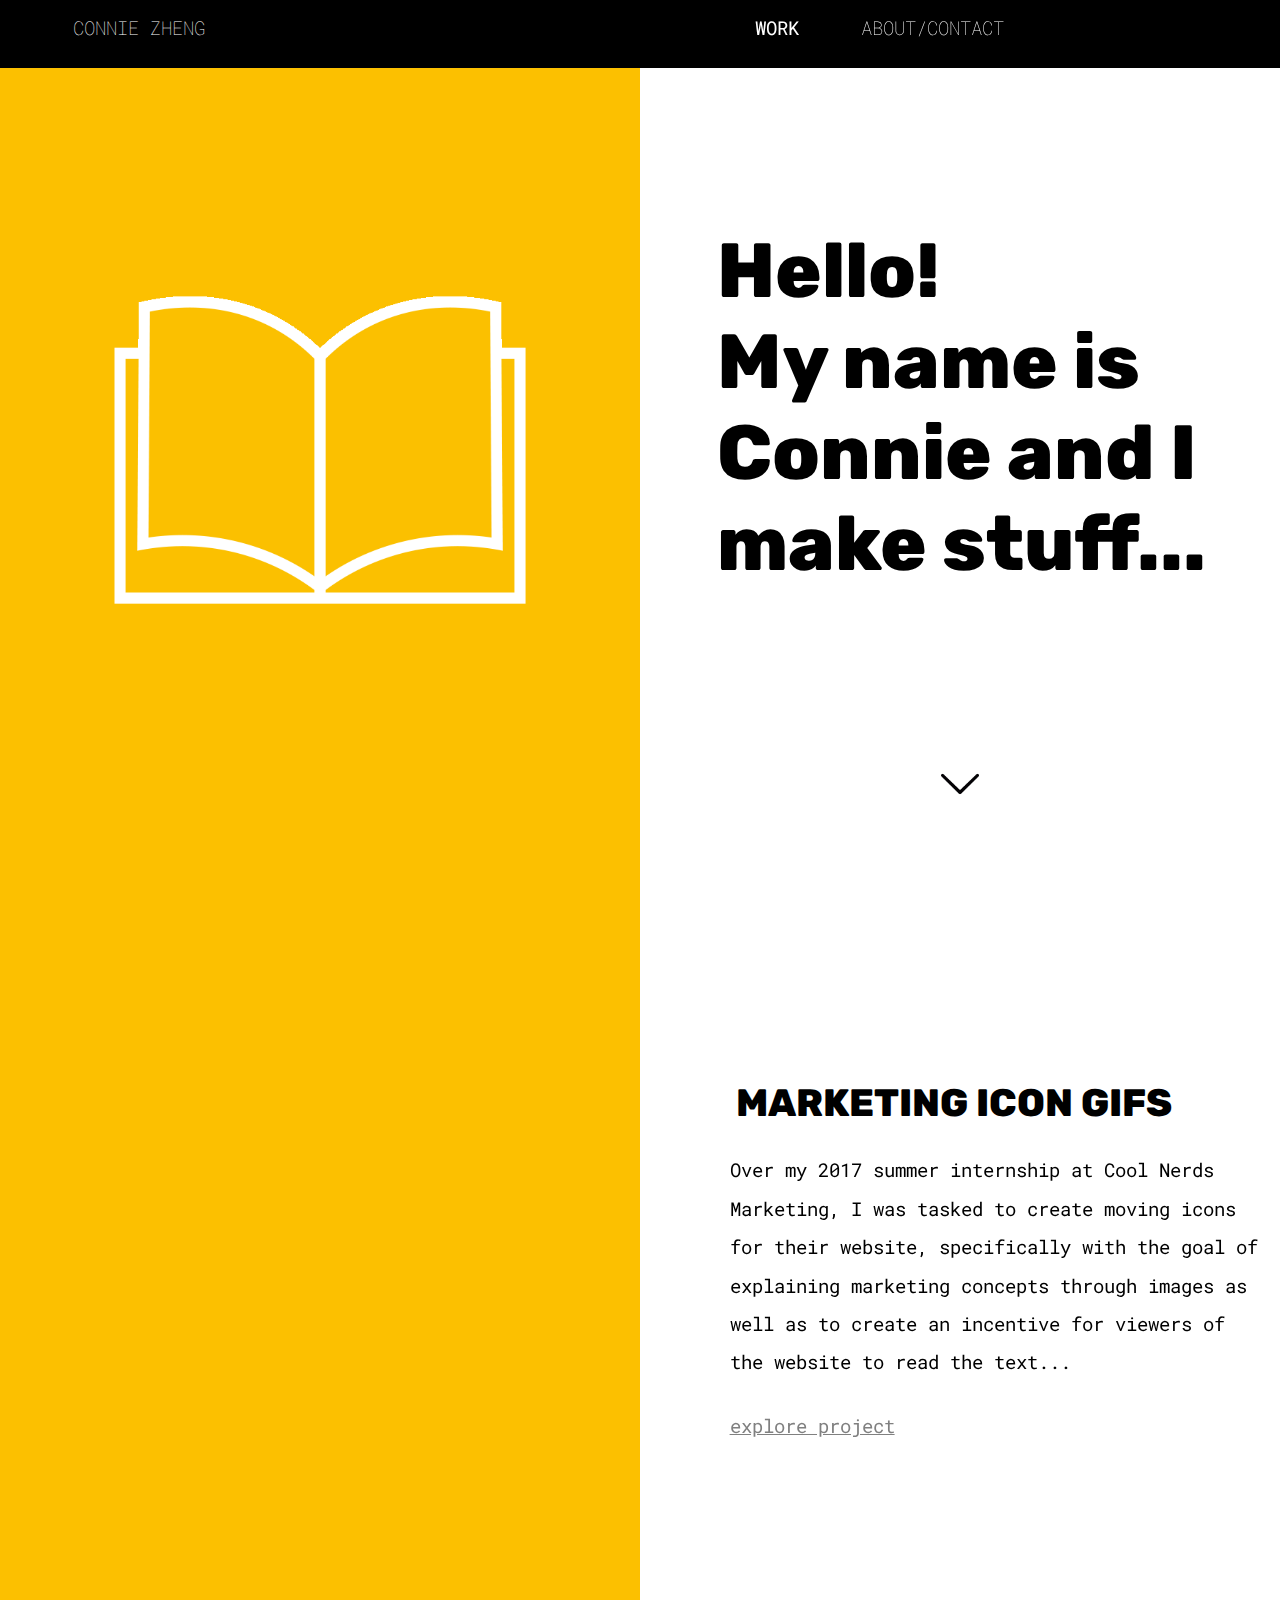
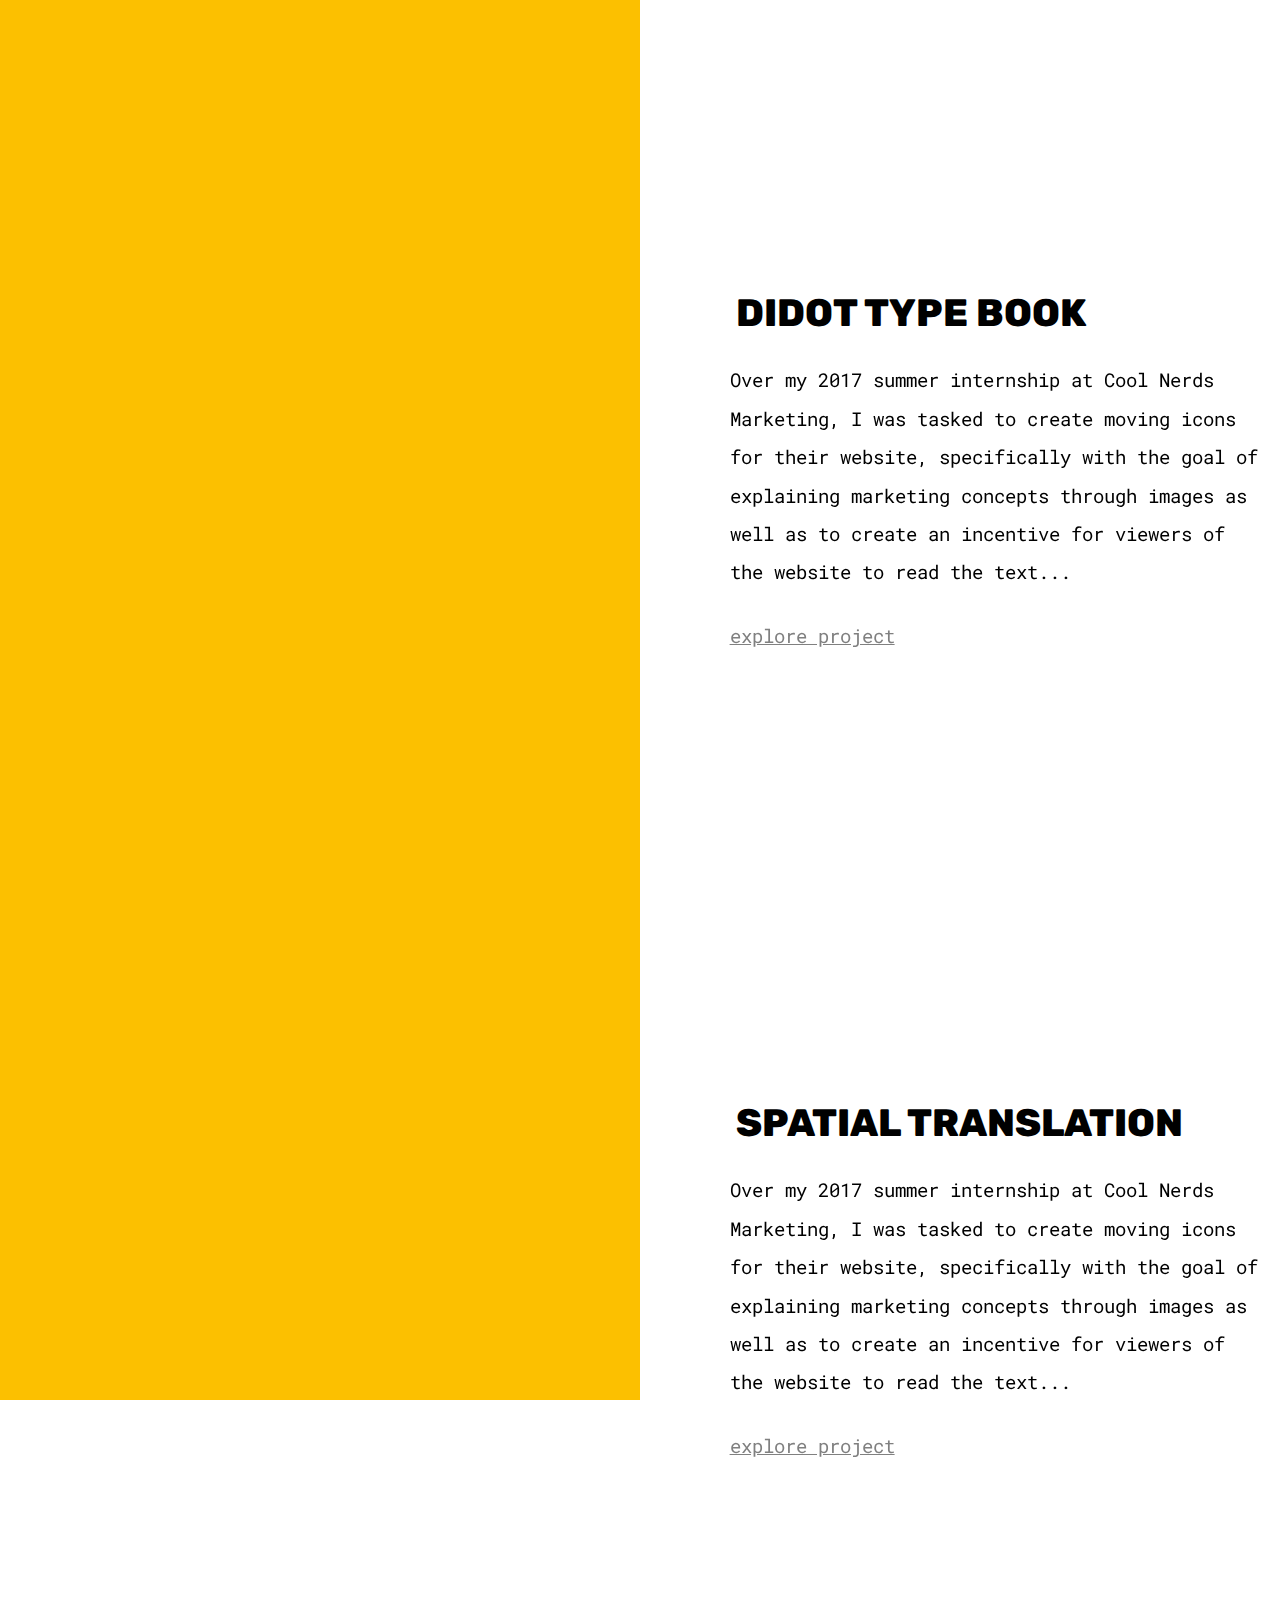
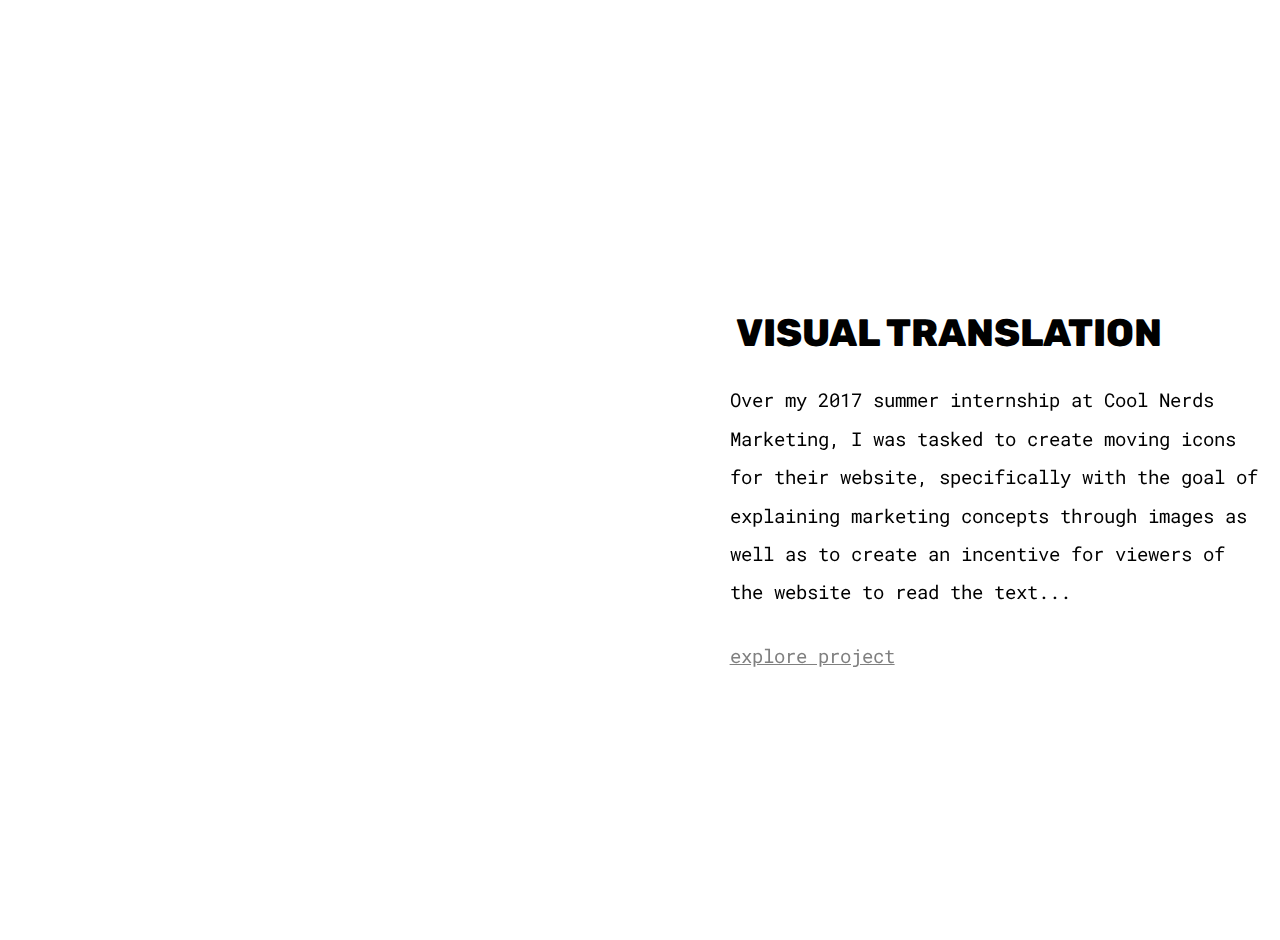
==== index.html @ ee40cbe1 "s" ====
<!doctype html>
<html>

<head>
    <meta name="viewport" content="width=device-width,initial-scale=1.0">
    <title>Connie Zheng Design</title>
    <link rel="stylesheet" type="text/css" href="main.css">
    <script type="text/jscript" src="https://ajax.googleapis.com/ajax/libs/jquery/3.3.1/jquery.min.js"></script>
    <script src=”scripts.js”></script>


    <link href="https://fonts.googleapis.com/css?family=Roboto+Mono:400,500|Rubik:400,700,900" rel="stylesheet">


</head>

<body>


    <div class="nav">
        <ul class="ul" id="ul">
            <li id="name"><a href="index.html">CONNIE ZHENG</a></li>
            <div class="dropdown">
                <button class="dropbtn">WORK
      <i class="fa fa-caret-down"></i>
    </button>
                <div class="dropdown-content">
                    <a href="project1.html">Marketing Icon Gifs</a>
                    <a href="project2.html">Didot Type Book</a>
                    <a href="project3.html">Spatial Translation</a>
                    <a href="project4.html">Visual Explanation</a>
                </div>
            </div>
            <li><a href="about.html">ABOUT/CONTACT</a></li>
        </ul>
    </div>

    <!----mobile stuff-->

    <div class="mobilebox">
        <img src="images/poster.gif" class="mobilegif">
    </div>

    <div class="mobilebox2">
        <p class="m-greeting">Hello!<br>My name is Connie and I make stuff... </p>
    </div>

    <div class="mobilebox3">
        <img src="images/marketinggif.gif" class="m-marketing">
    </div>

    <div class="mobilebox4">
        <img src="images/didot.gif" class="m-didot">
    </div>

    <div class="mobilebox5">
        <img src="images/bridge.jpg" class="m-bridge">
    </div>

    <div class="mobilebox6">
        <img src="images/pencil.jpg" class="m-pencil">
    </div>

    <!----mobile stuff-->



    <div class="leftbox">
        <img src="images/poster.gif" class="postergif">
        <img src="images/marketinggif.gif" class="marketingimage">
        <img src="images/didot.gif" class="didotbook">
        <img src="images/bridge.jpg" class="bridgebook">
        <img src="images/pencil.jpg" class="pencilposter">
    </div>


    <div class="rightbox">
        <h class="greeting">
            Hello!<br> My name is Connie and I make stuff...
        </h>
        <img src="images/scroll.png" class="scroll">
    </div>
    <div class="image1"></div>

    <div class="project1">
        <h class="title1" id="title1">MARKETING ICON GIFS</h>
        <p class="text">Over my 2017 summer internship at Cool Nerds Marketing, I was tasked to create moving icons for their website, specifically with the goal of explaining marketing concepts through images as well as to create an incentive for viewers of the website to read the text... </p>
        <p class="link"><a href="project1.html" id="explore">explore project</a></p>
    </div>
    <div class="image1"></div>
    <div class="project2">
        <h class="title1" id="title1">DIDOT TYPE BOOK</h>
        <p class="text">Over my 2017 summer internship at Cool Nerds Marketing, I was tasked to create moving icons for their website, specifically with the goal of explaining marketing concepts through images as well as to create an incentive for viewers of the website to read the text... </p>
        <p class="link"><a href="project2.html" id="explore">explore project</a> </p>
    </div>

    <div class="image1"></div>
    <div class="project3">
        <h class="title1" id="title1">SPATIAL TRANSLATION</h>
        <p class="text">Over my 2017 summer internship at Cool Nerds Marketing, I was tasked to create moving icons for their website, specifically with the goal of explaining marketing concepts through images as well as to create an incentive for viewers of the website to read the text... </p>
        <p class="link"><a href="project3.html" id="explore">explore project</a> </p>
    </div>

    <div class="image1"></div>
    <div class="project4">
        <h class="title1" id="title1">VISUAL TRANSLATION</h>
        <p class="text">Over my 2017 summer internship at Cool Nerds Marketing, I was tasked to create moving icons for their website, specifically with the goal of explaining marketing concepts through images as well as to create an incentive for viewers of the website to read the text... </p>
        <p class="link"><a href="project4.html" id="explore">explore project</a> </p>
    </div>
    <div class="image1"></div>
    <div class="space"></div>




    <script>
        var colors = [
            [252, 192, 0], // Gold
            [158, 158, 158], // Red
            [128, 193, 151], // Green
            [65, 115, 203], // Blue
            [255, 184, 184] // Lime

        ];

        var height = $('.rightbox').height() - window.innerHeight;

        $(document).scroll(function() {
            var body = $('.leftbox');
            var steps = Math.floor(700) //length of transition;
            var position = $(this).scrollTop();
            var currentStep = Math.floor(position / steps);
            if (currentStep === colors.length) currentStep = colors.length - 1;
            var rgb = $("body").css('background-color').replace('rgb(', '').replace(')', '').replace(/\s/g, '').split(',');
            var previousColor = colors[currentStep] || colors[0];
            var nextColor = colors[currentStep + 1] || colors[colors.length - 1];
            var percentFromThisStep = (position - (currentStep * steps)) / steps;
            if (percentFromThisStep > 1) percentFromThisStep = 1;


            var newRgb = [
                Math.floor(previousColor[0] + ((nextColor[0] - previousColor[0]) * percentFromThisStep)),
                Math.floor(previousColor[1] + ((nextColor[1] - previousColor[1]) * percentFromThisStep)),
                Math.floor(previousColor[2] + ((nextColor[2] - previousColor[2]) * percentFromThisStep))
            ];

            $('.leftbox').css('background-color', 'rgb(' + newRgb.join(',') + ')');
        });

        $(window).scroll(function() {
            $(".postergif").css("opacity", 1 - $(window).scrollTop() / 270);
        });

        $('.marketingimage').hide();

        $(document).scroll(function() {
            var y = $(this).scrollTop();
            if (y > $(document).height() * 0.15 && y < $(document).height() * 0.25) {
                $('.marketingimage').fadeIn();
            } else {
                $('.marketingimage').fadeOut();

            }
        });

        $('.didotbook').hide();

        $(document).scroll(function() {
            var y = $(this).scrollTop();
            if (y > $(document).height() * 0.27 && y < $(document).height() * 0.43) {
                $('.didotbook').fadeIn();
            } else {
                $('.didotbook').fadeOut();
            }
        });

        $('.bridgebook').hide();

        $(document).scroll(function() {
            var y = $(this).scrollTop();
            if (y > $(document).height() * 0.46 && y < $(document).height() * 0.63) {
                $('.bridgebook').fadeIn();
            } else {
                $('.bridgebook').fadeOut();
            }
        });

        $('.pencilposter').hide();

        $(document).scroll(function() {
            var y = $(this).scrollTop();
            if (y > $(document).height() * 0.68 && y < $(document).height() * 0.95) {
                $('.pencilposter').fadeIn();
            } else {
                $('.pencilposter').fadeOut();
            }
        });

    </script>

</body>

</html>
---- main.css ----
html,
body {
    margin: 0;
    padding: 0;
}



.nav {
    background-color: black;
    padding-top: 3vh;
    padding-bottom: 3vh;
    height: 1.5vh;
    width: 100vw;
    color: white;
    position: fixed;
    font-family: 'Roboto Mono';
    font-weight: 400;
    z-index: 2;
}


ul {

    text-decoration: none;
    font-weight: 100;
    position: relative;
    left: 50vw;
    font-size: 1.5vw;

}

a {
    color: white;
    text-decoration: none;
}

a:hover {
    color: #FCC000;
}


li {
    display: inline;
    position: relative;
    left: 0%;
    top: -3.5vh;
    padding: 1vw;
}

.topnav .icon {
    display: none;
}

.dropdown {
    float: left;

}

.dropdown .dropbtn {
    font-size: 1.5vw;
    border: none;
    outline: none;
    color: white;
    background-color: inherit;
    font-family: 'Roboto Mono';
    position: fixed;
    left: 57%;
    top: -1.2%;
    padding: 2vw;

}

.dropdown-content {
    display: none;
    position: absolute;
    background-color: #f9f9f9;
    min-width: 260px;
    z-index: 2;
}

.dropdown-content a {
    float: none;
    color: black;
    padding: 12px 16px;
    text-decoration: none;
    display: block;
    text-align: left;
}

.topnav a:hover,
.dropdown:hover .dropbtn {
    color: #FCC000;
}

.dropdown-content a:hover {
    background-color: #ddd;
    color: black;
}

.dropdown:hover .dropdown-content {
    display: block;
    position: fixed;
    top: 8vh;
    left: 58vw;
    width: 25vw;
}

@media screen and (max-width: 600px) {
    .topnav a:not(:first-child),
    .dropdown .dropbtn {
        display: none;
    }
    .topnav a.icon {
        float: right;
        display: block;
    }
}

#name {
    left: -50%;
}

.leftbox {
    position: fixed;
    float: left;
    width: 50vw;
    height: 3000px;
    margin-left: auto;
    margin-right: auto;
    display: table;
    transition: 0.3s all;
    background: #FCC000;

}

.color1 {
    background-color: #9E9E9E;
}

.color2 {
    background-color: #80C197;
}

.color3 {
    background-color: #4173CB;
}

.postergif {
    position: fixed;
    left: 25%;
    top: 50%;
    transform: translate(-50%, -50%);
    width: 40%;
    transition: 0.3s ease-in-out all;

}

.marketingimage {
    position: fixed;
    left: 25%;
    top: 50%;
    transform: translate(-50%, -50%);
    width: 30%;
}

.didotbook {
    position: fixed;
    left: 25%;
    top: 50%;
    transform: translate(-50%, -50%);
    width: 25%;
}

.bridgebook {
    position: fixed;
    left: 25%;
    top: 50%;
    transform: translate(-50%, -50%);
    width: 40%;
}

.pencilposter {
    position: fixed;
    left: 25%;
    top: 50%;
    transform: translate(-50%, -50%);
    width: 30%;
}

.rightbox {
    float: right;
    width: 50vw;
    height: 80vh;
}

.greeting {
    color: black;
    position: relative;
    left: 6vw;
    top: 25vh;
    padding: %;
    font-size: 6vw;
    font-family: 'Rubik';
    font-weight: 800;
}

.scroll {
    position: absolute;
    width: 3vw;
    left: 70vw;
    top: 80vh;
    padding: 5vh;
}

.space {
    float: right;
    height: 100vh;
}

.image1 {
    float: left;
    width: 49vw;
    height: 90vh;
}

.project1 {
    float: right;
    width: 50vw;
    height: 90vh;
}

.project2 {
    float: right;
    width: 50vw;
    height: 90vh;
}

.project3 {
    float: right;
    width: 50vw;
    height: 90vh;
}

.project4 {
    float: right;
    width: 50vw;
    height: 90vh;
}

.project5 {
    float: right;
    width: 50vw;
    height: 90vh;
}

.title1 {
    font-family: 'Rubik';
    font-weight: 500;
    position: relative;
    top: 40vh;
    left: 15%;
    font-size: 3vw;
    font-family: 'Rubik';
    font-weight: 800;
}

.text {
    font-family: 'Roboto Mono';
    position: relative;
    left: 3vw;
    top: 35vh;
    padding: 8%;
    font-size: 1.5vw;
    line-height: 2;
}

.link {
    font-family: 'Roboto Mono';
    position: relative;
    top: 30vh;
    left: 7vw;
    font-size: 1.5vw;
    line-height: 2;
    font-weight: 800;
    color: grey;
}

#explore {
    color: grey;
    text-decoration: underline;
    font-weight: 400
}

#explore:hover {
    text-decoration: none;
    background-color: black;
    color: white;
}

.mobilebox {
    position: relative;
    display: none;
    background-color: #FCC000;
    width: 100vw;
    height: 75vh;
}

.mobilegif {
    width: 80vw;
    position: relative;
    left: 10vw;
    top: 12vh;
}

.mobilebox2 {
    position: relative;
    display: none;
    background-color: white;
    width: 100vw;
    height: 35vh;
}


.m-greeting {
    font-family: 'Rubik';
    font-weight: 800;
    font-size: 9vw;
    text-align: center;
    line-height: 1.5;
}

.mobilebox3 {
    position: relative;
    display: none;
    background-color: #9E9E9E;
    width: 100vw;
    height: 75vh;
}

.m-marketing {
    width: 70vw;
    position: relative;
    top: 13.5vh;
    left: 13.5vw;
}

.mobilebox4 {
    position: relative;
    display: none;
    background-color: #80C197;
    width: 100vw;
    height: 75vh;
}

.m-didot {
    width: 60vw;
    position: relative;
    top: 6vh;
    left: 20vw;
}

.mobilebox5 {
    position: relative;
    display: none;
    background-color: #4173CB;
    width: 100vw;
    height: 75vh;
}

.m-bridge {
    width: 90vw;
    position: relative;
    left: 5vw;
    top: 15vh;
}

.mobilebox6 {
    position: relative;
    display: none;
    background-color: #FFB8B8;
    width: 100vw;
    height: 75vh;
}

.m-pencil {
    position: relative;
    width: 60vw;
    left: 20vw;
    top: 9vh;
}

@media only screen and (max-width: 600px) {
    .image1 {
        display: none;
    }
    .leftbox {
        display: none;
    }

    .rightbox {
        display: none;
    }

    .project1 {
        display: none;
    }


    .project2 {
        display: none;
    }


    .project3 {
        display: none;
    }


    .project4 {
        display: none;
    }


    .mobilebox {
        display: block;
    }

    .mobilegif {
        display: block;

    }

    .mobilebox2 {
        display: block;
    }

    .mobilebox3 {
        display: block;
    }

    .mobilebox4 {
        display: block;
    }

    .mobilebox5 {
        display: block;
    }

    .mobilebox6 {
        display: block;
    }

    .space {
        height: 0vh;
    }
}
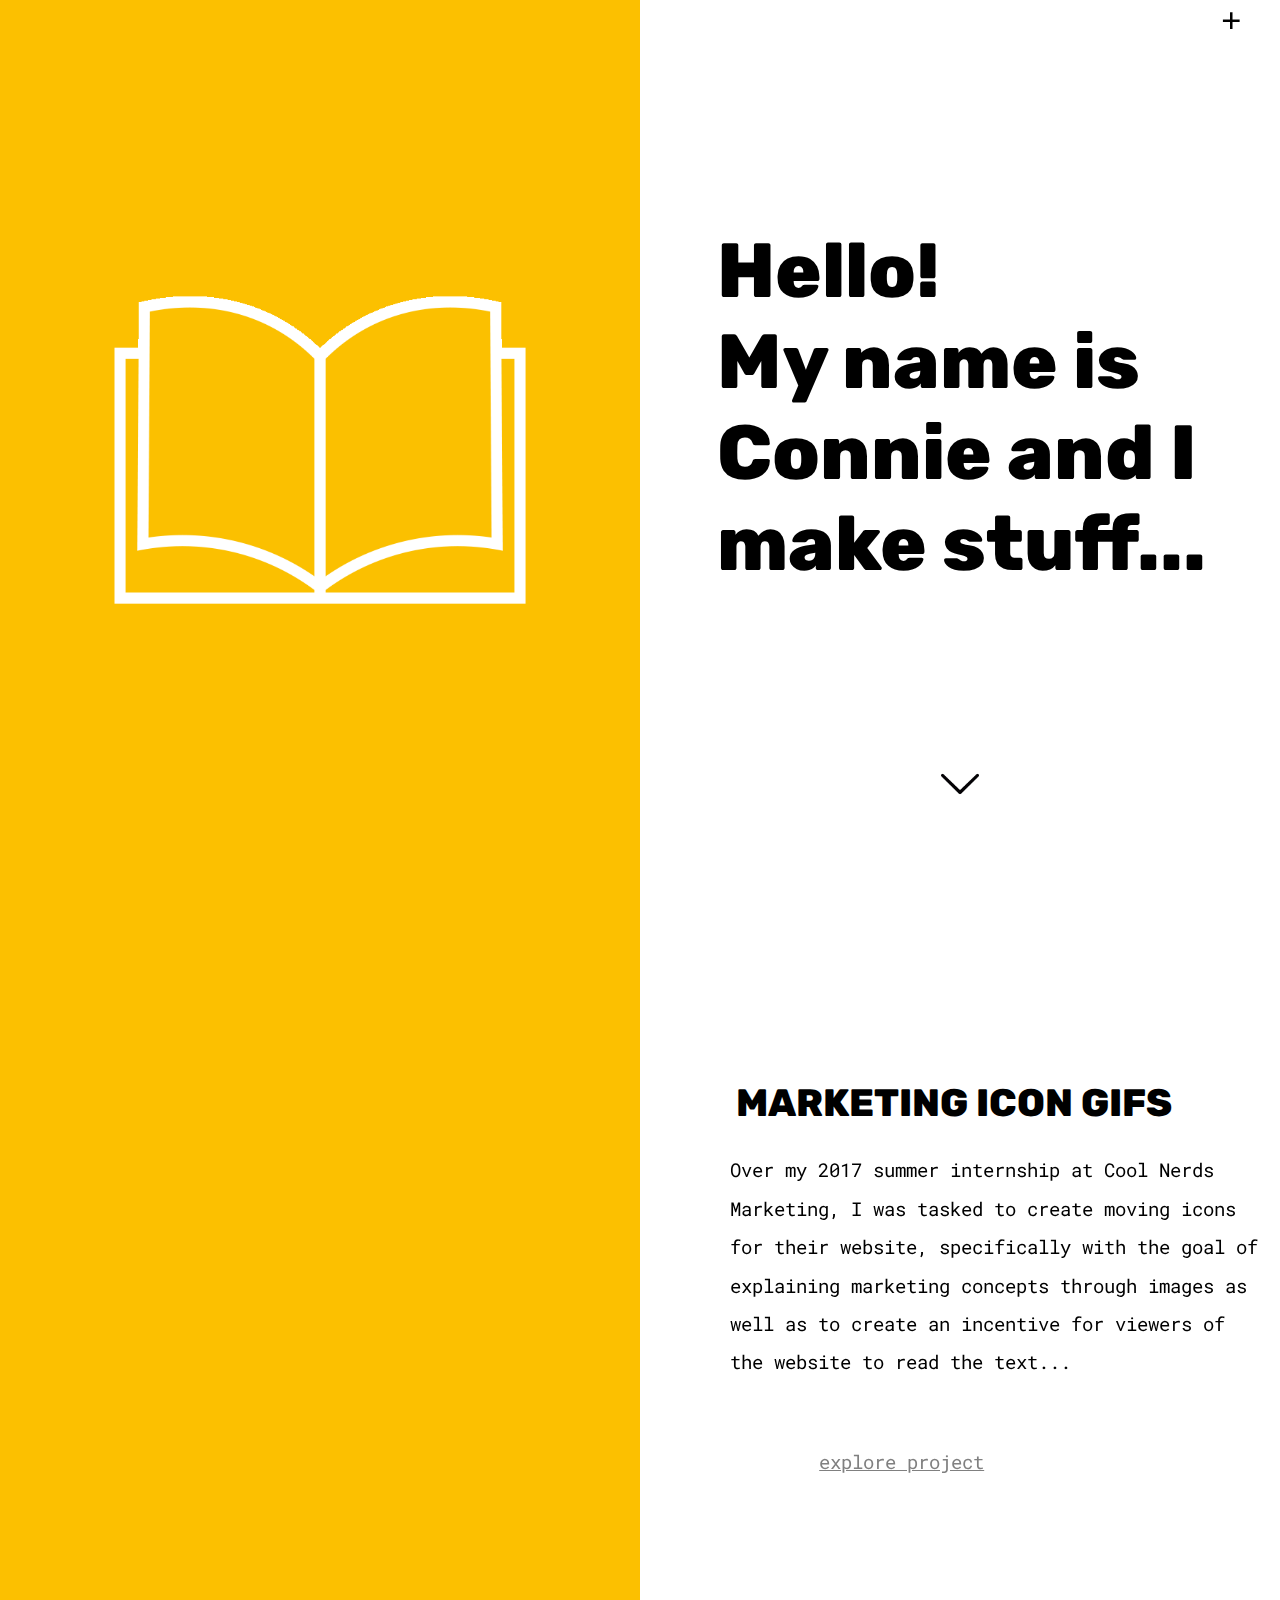
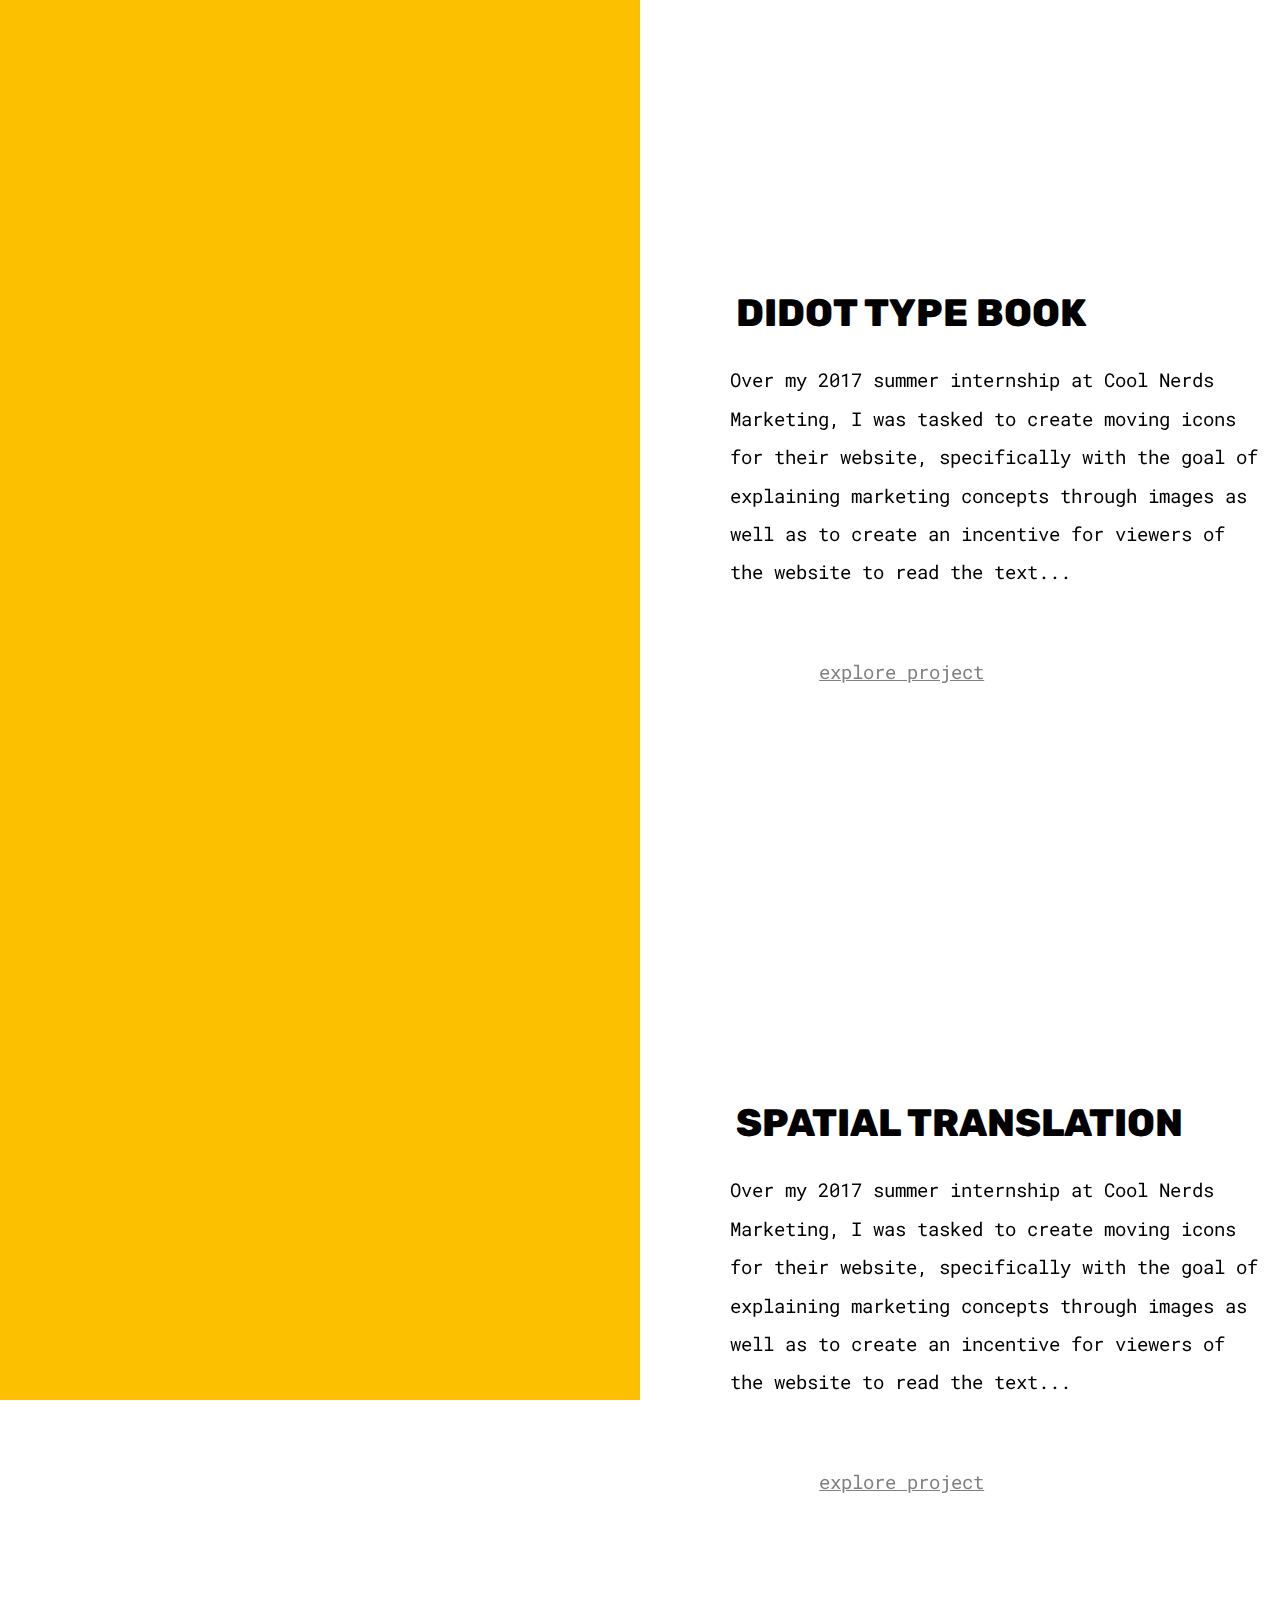
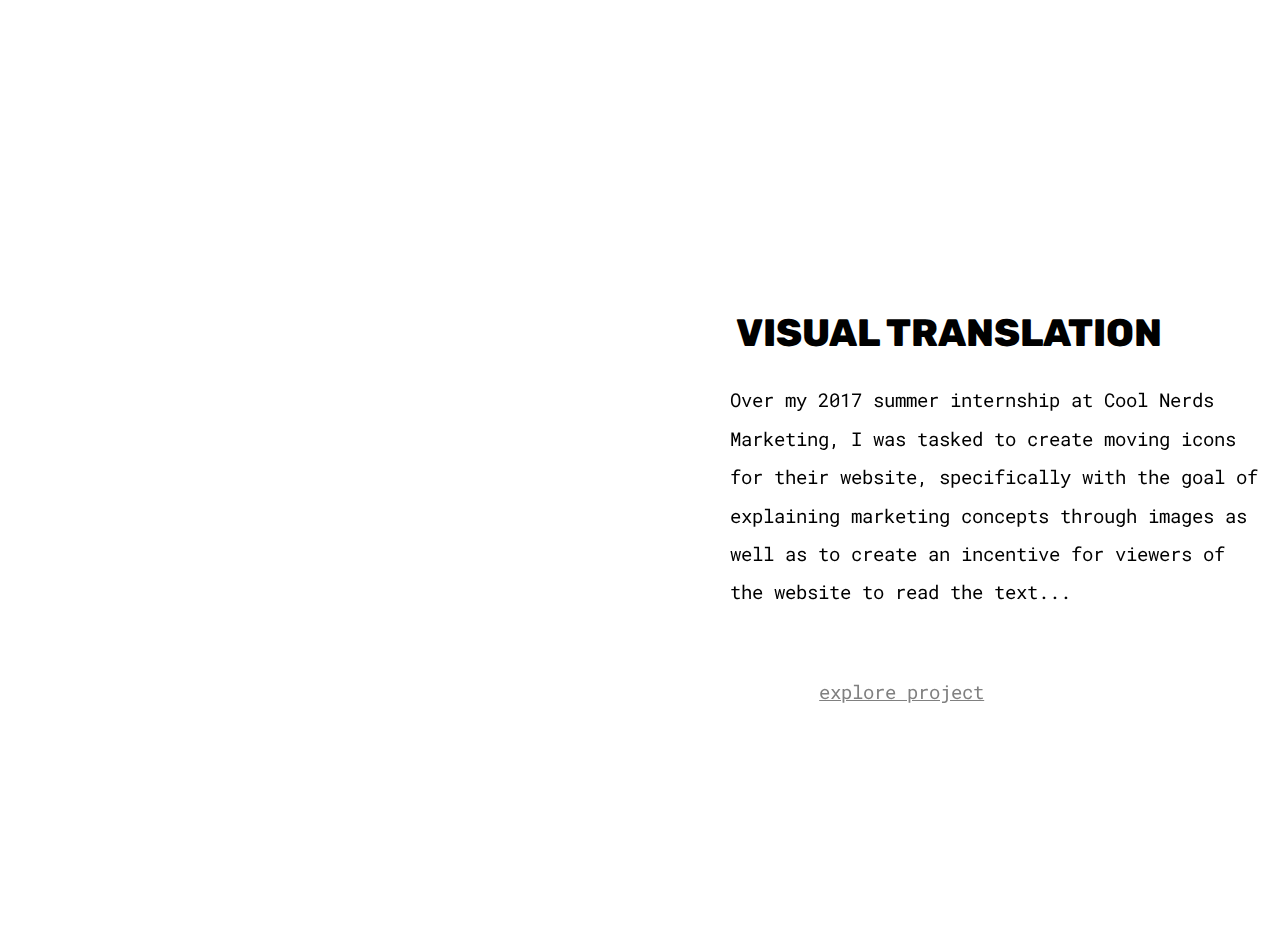
==== commit 00bdfd9d: "ads" ====
--- a/index.html
+++ b/index.html
@@ -16,23 +16,14 @@
 
 <body>
 
-
-    <div class="nav">
-        <ul class="ul" id="ul">
-            <li id="name"><a href="index.html">CONNIE ZHENG</a></li>
-            <div class="dropdown">
-                <button class="dropbtn">WORK
-      <i class="fa fa-caret-down"></i>
-    </button>
-                <div class="dropdown-content">
-                    <a href="project1.html">Marketing Icon Gifs</a>
-                    <a href="project2.html">Didot Type Book</a>
-                    <a href="project3.html">Spatial Translation</a>
-                    <a href="project4.html">Visual Explanation</a>
-                </div>
-            </div>
-            <li><a href="about.html">ABOUT/CONTACT</a></li>
-        </ul>
+    <div id="toggle-button" onclick="toggleNav()">+</div>
+    <div id="nav">
+        <a href="index.html" class="link1">Home</a>
+        <a href="project1.html" class="link">Marketing Gif Icons</a>
+        <a href="project2.html" class="link">Didot Type Book</a>
+        <a href="project3.html" class="link">Spatial Translation</a>
+        <a href="project4.html" class="link">Visual Translation</a>
+        <a href="about.html" class="link">About/Contact</a>
     </div>
 
     <!----mobile stuff-->
@@ -46,19 +37,25 @@
     </div>
 
     <div class="mobilebox3">
-        <img src="images/marketinggif.gif" class="m-marketing">
+        <a href="project1.html"> <img src="images/marketinggif.gif" class="m-marketing"></a>
     </div>
 
     <div class="mobilebox4">
-        <img src="images/didot.gif" class="m-didot">
+        <a href="project2.html"><img src="images/didot.gif" class="m-didot"></a>
     </div>
 
     <div class="mobilebox5">
-        <img src="images/bridge.jpg" class="m-bridge">
+        <a href="project3.html"><img src="images/bridge.jpg" class="m-bridge"></a>
     </div>
 
     <div class="mobilebox6">
-        <img src="images/pencil.jpg" class="m-pencil">
+        <a href="project4.html"><img src="images/pencil.jpg" class="m-pencil"></a>
+    </div>
+
+    <div class="mobilebox7">
+
+        <a href="about.html" class="about">ABOUT/CONTACT
+        </a>
     </div>
 
     <!----mobile stuff-->
@@ -196,6 +193,22 @@
             }
         });
 
+        var opened = false;
+
+        function toggleNav() {
+            if (opened === false) {
+                document.getElementById("nav").style.width = "50vw";
+                opened = true;
+                document.getElementById("toggle-button").style.transform = "rotate(45deg)";
+                document.getElementById("toggle-button").style.color = "white";
+            } else {
+                document.getElementById("nav").style.width = "0px";
+                opened = false;
+                document.getElementById("toggle-button").style.transform = "rotate(0deg)";
+                document.getElementById("toggle-button").style.color = "black";
+
+            }
+        }
     </script>
 
 </body>
--- a/main.css
+++ b/main.css
@@ -4,122 +4,56 @@
     padding: 0;
 }
 
-
-
-.nav {
+#toggle-button {
+    font-size: 36px;
+    font-weight: bold;
+    position: fixed;
+    right: 0;
+    color: black;
+    transition: .3s;
+    z-index: 4;
+    right: 3vw;
+}
+
+#toggle-button:hover {
+    color: greenyellow;
+    cursor: pointer;
+}
+
+#nav {
+    margin: 0;
+    padding: 0;
     background-color: black;
-    padding-top: 3vh;
-    padding-bottom: 3vh;
-    height: 1.5vh;
-    width: 100vw;
     color: white;
-    position: fixed;
-    font-family: 'Roboto Mono';
-    font-weight: 400;
-    z-index: 2;
-}
-
-
-ul {
-
-    text-decoration: none;
-    font-weight: 100;
-    position: relative;
-    left: 50vw;
-    font-size: 1.5vw;
-
-}
-
-a {
-    color: white;
-    text-decoration: none;
-}
-
-a:hover {
-    color: #FCC000;
-}
-
-
-li {
-    display: inline;
-    position: relative;
-    left: 0%;
-    top: -3.5vh;
-    padding: 1vw;
-}
-
-.topnav .icon {
-    display: none;
-}
-
-.dropdown {
-    float: left;
-
-}
-
-.dropdown .dropbtn {
-    font-size: 1.5vw;
-    border: none;
-    outline: none;
-    color: white;
-    background-color: inherit;
-    font-family: 'Roboto Mono';
-    position: fixed;
-    left: 57%;
-    top: -1.2%;
-    padding: 2vw;
-
-}
-
-.dropdown-content {
-    display: none;
-    position: absolute;
-    background-color: #f9f9f9;
-    min-width: 260px;
-    z-index: 2;
-}
-
-.dropdown-content a {
-    float: none;
-    color: black;
-    padding: 12px 16px;
-    text-decoration: none;
-    display: block;
-    text-align: left;
-}
-
-.topnav a:hover,
-.dropdown:hover .dropbtn {
-    color: #FCC000;
-}
-
-.dropdown-content a:hover {
-    background-color: #ddd;
-    color: black;
-}
-
-.dropdown:hover .dropdown-content {
-    display: block;
-    position: fixed;
-    top: 8vh;
-    left: 58vw;
-    width: 25vw;
-}
-
-@media screen and (max-width: 600px) {
-    .topnav a:not(:first-child),
-    .dropdown .dropbtn {
-        display: none;
-    }
-    .topnav a.icon {
-        float: right;
-        display: block;
-    }
-}
-
-#name {
-    left: -50%;
-}
+    height: 100vw;
+    position: fixed;
+    top: 0px;
+    right: 0;
+    z-index: 3;
+    /* align the box from RIGHT so it changes width from RIGHT */
+    width: 0px;
+    transition: .5s;
+}
+
+.link1 {
+
+    padding-left: 7vw;
+    padding-top: 20vh;
+    font-size: 3vw;
+    z-index: 3;
+
+}
+
+.link {
+    padding-left: 7vw;
+    padding-top: 4vh;
+    font-size: 3vw;
+    z-index: 3;
+}
+
+
+
+
 
 .leftbox {
     position: fixed;
@@ -307,10 +241,11 @@
 }
 
 .mobilegif {
+    display: none;
     width: 80vw;
     position: relative;
     left: 10vw;
-    top: 12vh;
+    top: 20vw;
 }
 
 .mobilebox2 {
@@ -390,6 +325,24 @@
     top: 9vh;
 }
 
+.mobilebox7 {
+    display: none;
+    height: 13vh;
+}
+
+.about {
+    color: black;
+    position: relative;
+    font-family: 'Rubik';
+    font-size: 8vw;
+    text-align: center;
+    margin-left: 12vw;
+    top: 3vh;
+    font-weight: 800;
+}
+
+
+
 @media only screen and (max-width: 600px) {
     .image1 {
         display: none;
@@ -454,4 +407,8 @@
     .space {
         height: 0vh;
     }
-}
+
+    .mobilebox7 {
+        display: block;
+    }
+}
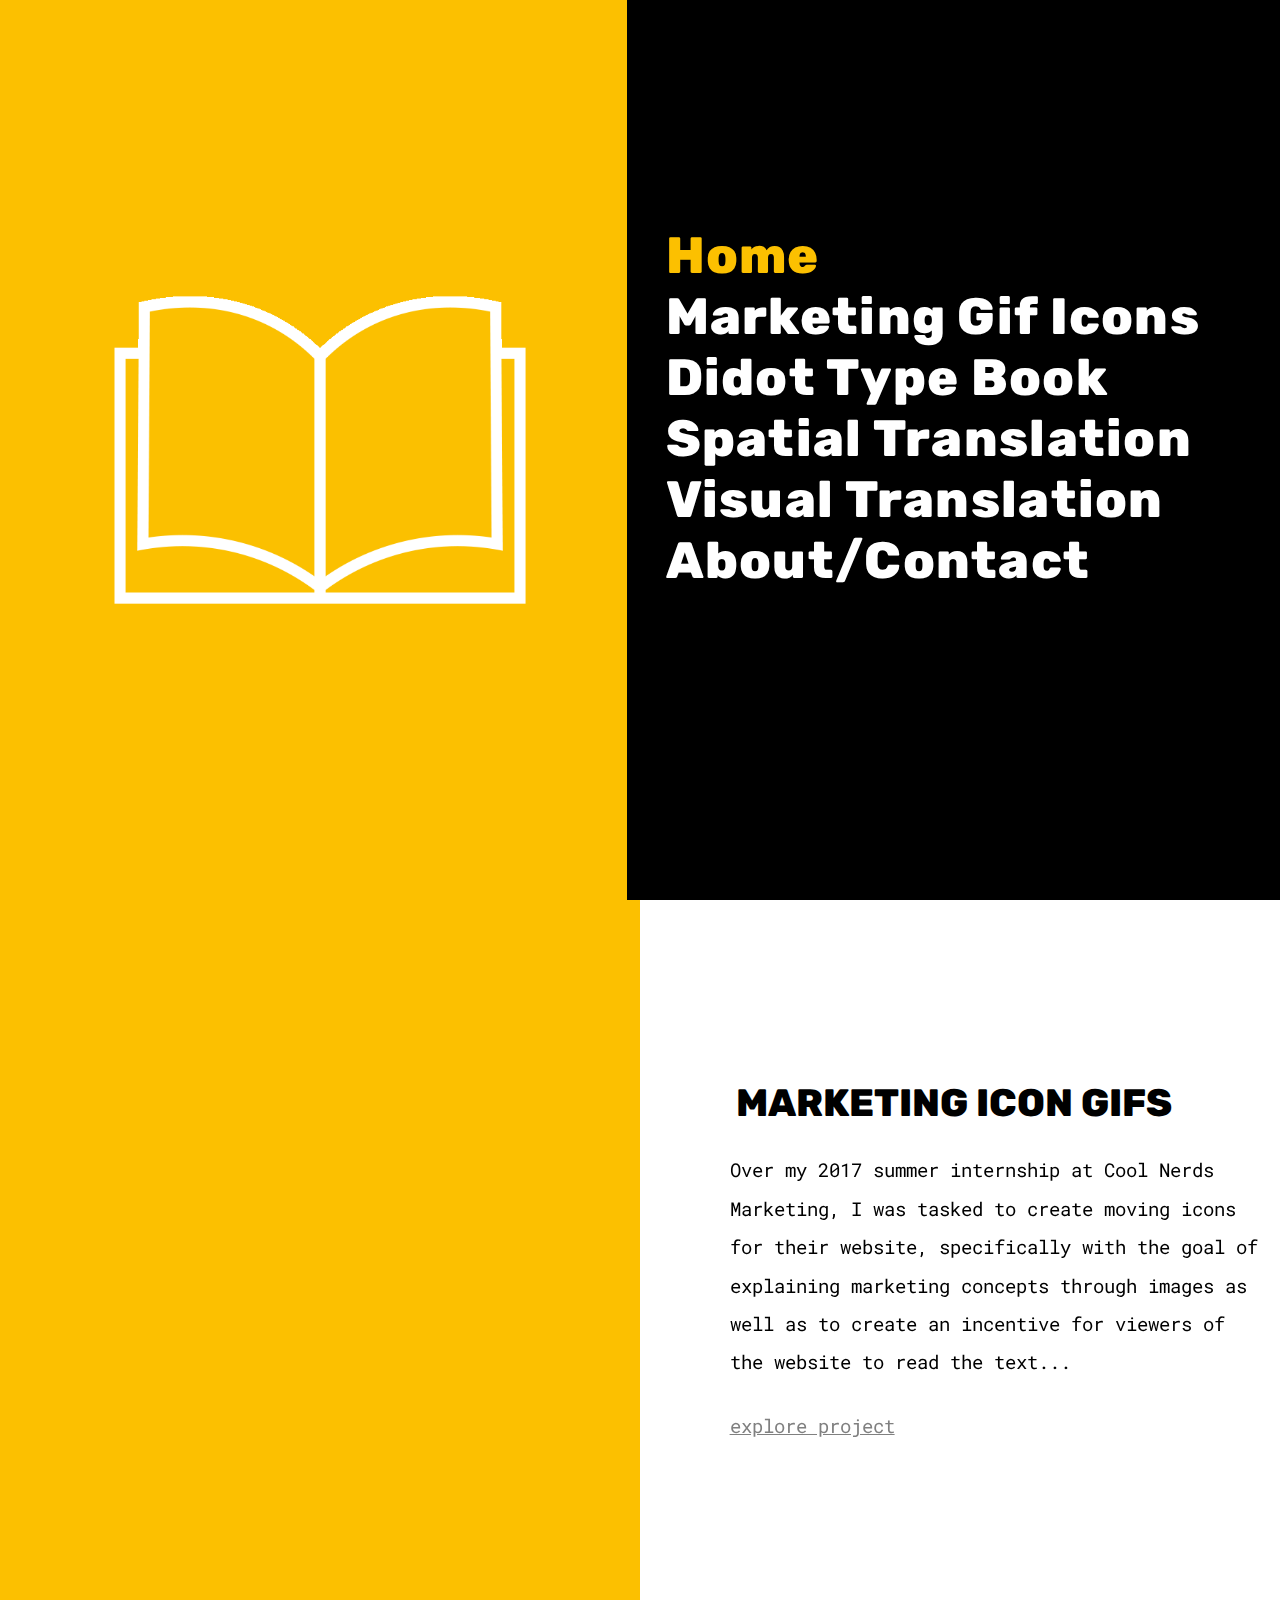
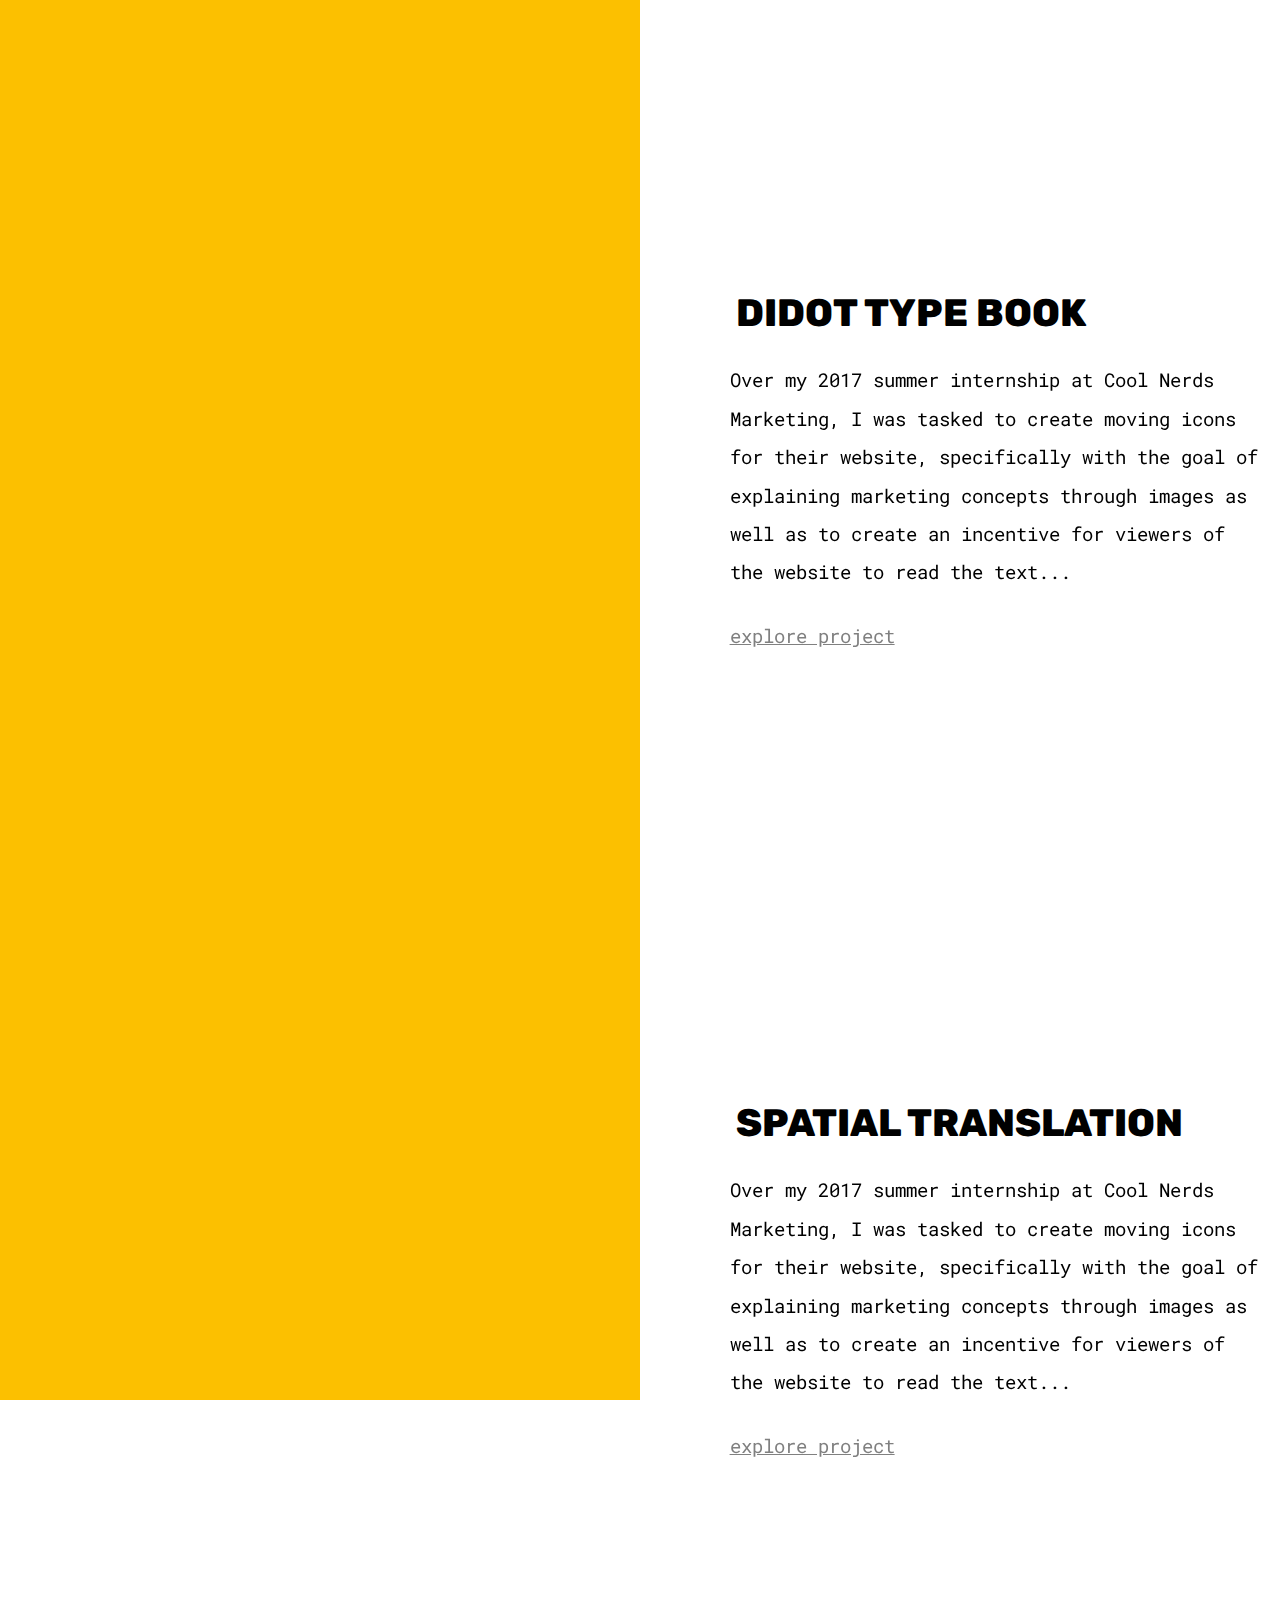
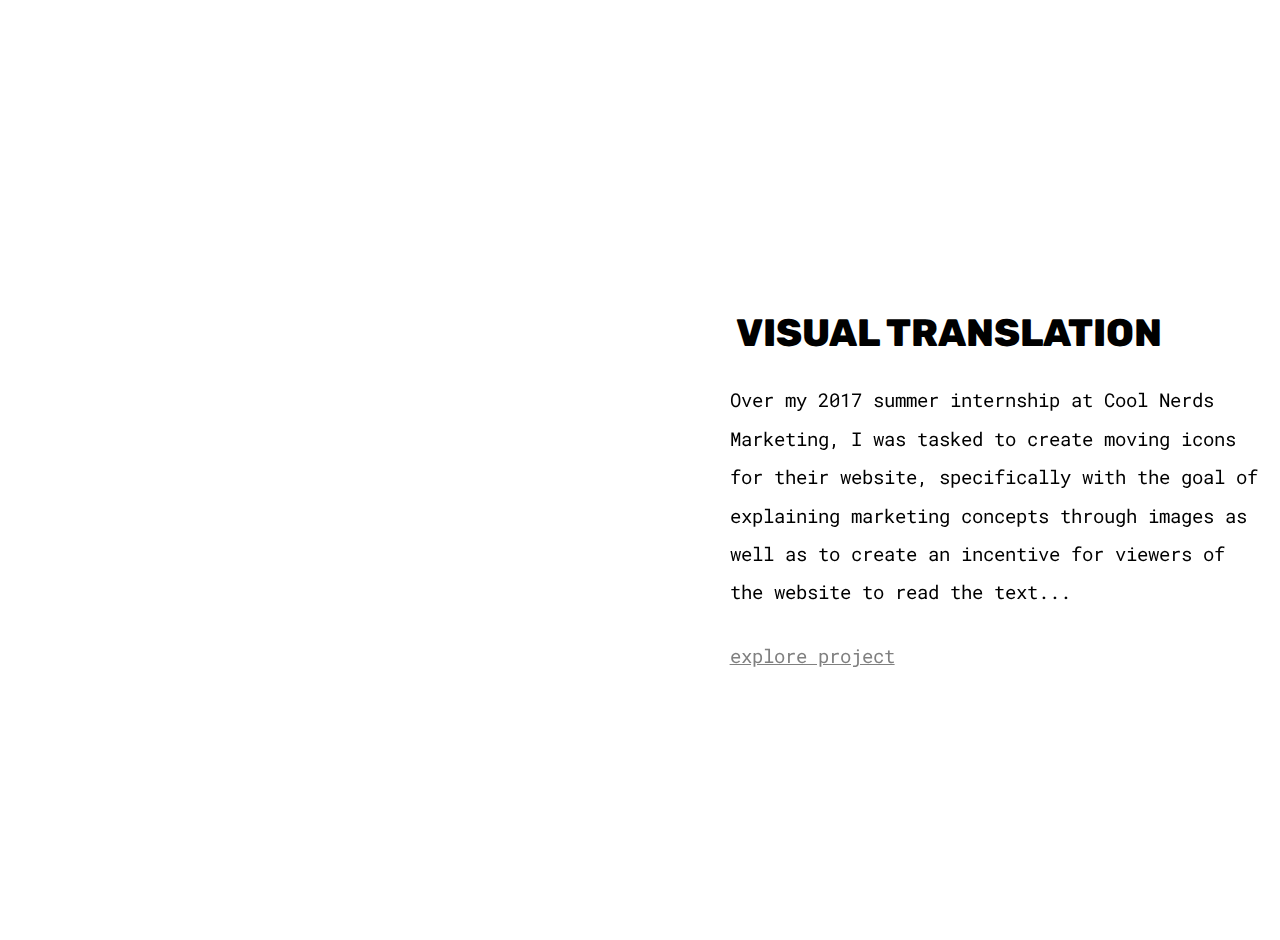
==== commit 7ebba0d7: "asd" ====
--- a/index.html
+++ b/index.html
@@ -18,12 +18,12 @@
 
     <div id="toggle-button" onclick="toggleNav()">+</div>
     <div id="nav">
-        <a href="index.html" class="link1">Home</a>
-        <a href="project1.html" class="link">Marketing Gif Icons</a>
-        <a href="project2.html" class="link">Didot Type Book</a>
-        <a href="project3.html" class="link">Spatial Translation</a>
-        <a href="project4.html" class="link">Visual Translation</a>
-        <a href="about.html" class="link">About/Contact</a>
+        <div><a href="index.html" class="link1" id="active">Home</a></div>
+        <a href="project1.html" class="link1">Marketing Gif Icons</a>
+        <a href="project2.html" class="link1">Didot Type Book</a>
+        <div><a href="project3.html" class="link1">Spatial Translation</a></div>
+        <div><a href="project4.html" class="link1">Visual Translation</a></div>
+        <div><a href="about.html" class="link1">About/Contact</a></div>
     </div>
 
     <!----mobile stuff-->
@@ -197,10 +197,12 @@
 
         function toggleNav() {
             if (opened === false) {
-                document.getElementById("nav").style.width = "50vw";
+                document.getElementById("nav").style.width = "51vw";
                 opened = true;
                 document.getElementById("toggle-button").style.transform = "rotate(45deg)";
                 document.getElementById("toggle-button").style.color = "white";
+
+
             } else {
                 document.getElementById("nav").style.width = "0px";
                 opened = false;
@@ -209,6 +211,14 @@
 
             }
         }
+
+        var nav = window.matchMedia("(max-width: 700px)");
+        if (nav.matches) {
+            document.getElementById("nav").style.width = "100vw";
+        } else {
+            document.getElementById("nav").style.width = "51vw";
+        }
+
     </script>
 
 </body>
--- a/main.css
+++ b/main.css
@@ -5,7 +5,7 @@
 }
 
 #toggle-button {
-    font-size: 36px;
+    font-size: 4vw;
     font-weight: bold;
     position: fixed;
     right: 0;
@@ -23,9 +23,10 @@
 #nav {
     margin: 0;
     padding: 0;
+    display: block;
     background-color: black;
     color: white;
-    height: 100vw;
+    height: 100vh;
     position: fixed;
     top: 0px;
     right: 0;
@@ -36,24 +37,40 @@
 }
 
 .link1 {
-
-    padding-left: 7vw;
-    padding-top: 20vh;
-    font-size: 3vw;
+    position: relative;
+    padding-left: 3vw;
+    top: 25vh;
+    margin-top: 3vh;
+    font-size: 4vw;
+    color: white;
     z-index: 3;
-
-}
-
-.link {
-    padding-left: 7vw;
-    padding-top: 4vh;
-    font-size: 3vw;
-    z-index: 3;
-}
-
-
-
-
+    overflow: hidden;
+    text-overflow: ellipsis;
+    font-family: 'Rubik';
+    font-weight: 800;
+    text-decoration: none;
+    letter-spacing: 0.1vw;
+
+}
+
+a:visited {
+    color: white;
+    text-decoration: none;
+}
+
+#active {
+    color: #FCC000;
+}
+
+.link1:hover {
+    color: #FCC000;
+    text-decoration: none;
+}
+
+.link2:hover {
+    color: #FCC000;
+    text-decoration: none;
+}
 
 .leftbox {
     position: fixed;
@@ -411,4 +428,8 @@
     .mobilebox7 {
         display: block;
     }
-}
+
+    .nav {
+        width: 100vw;
+    }
+}
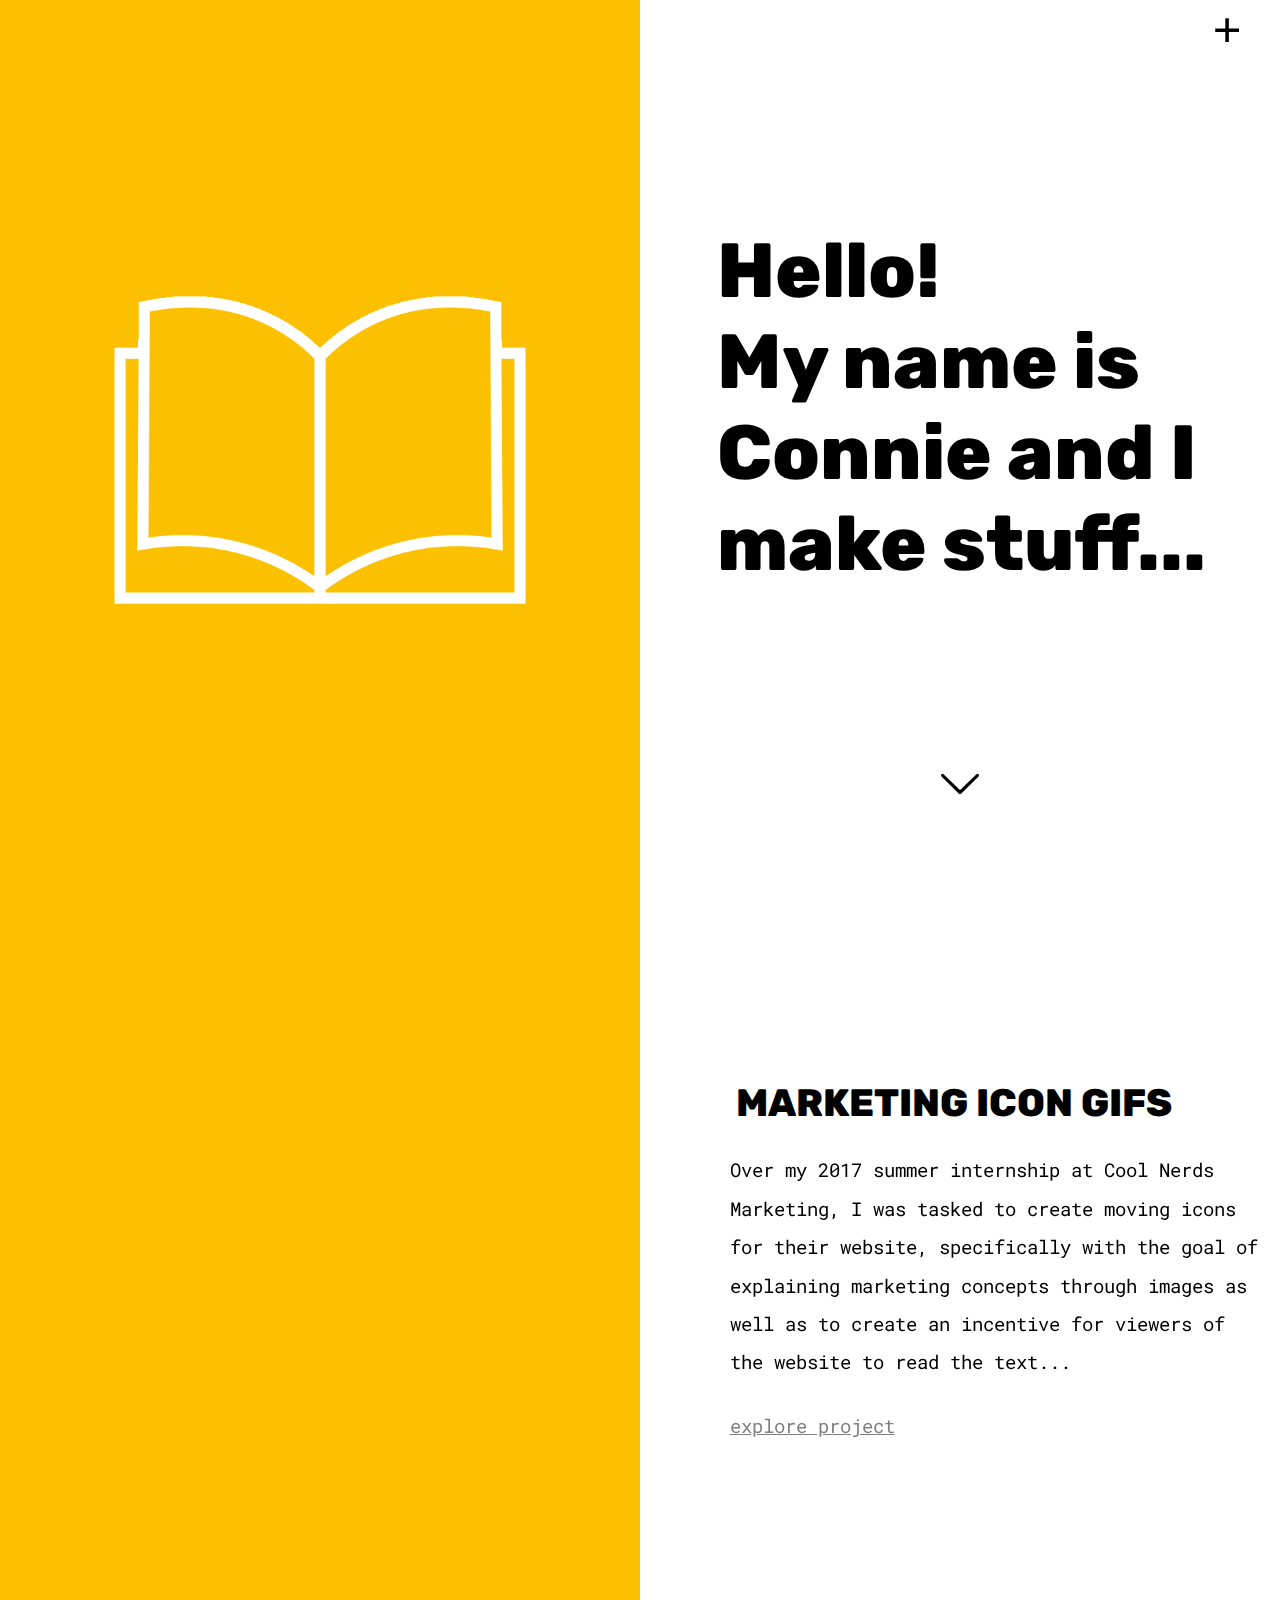
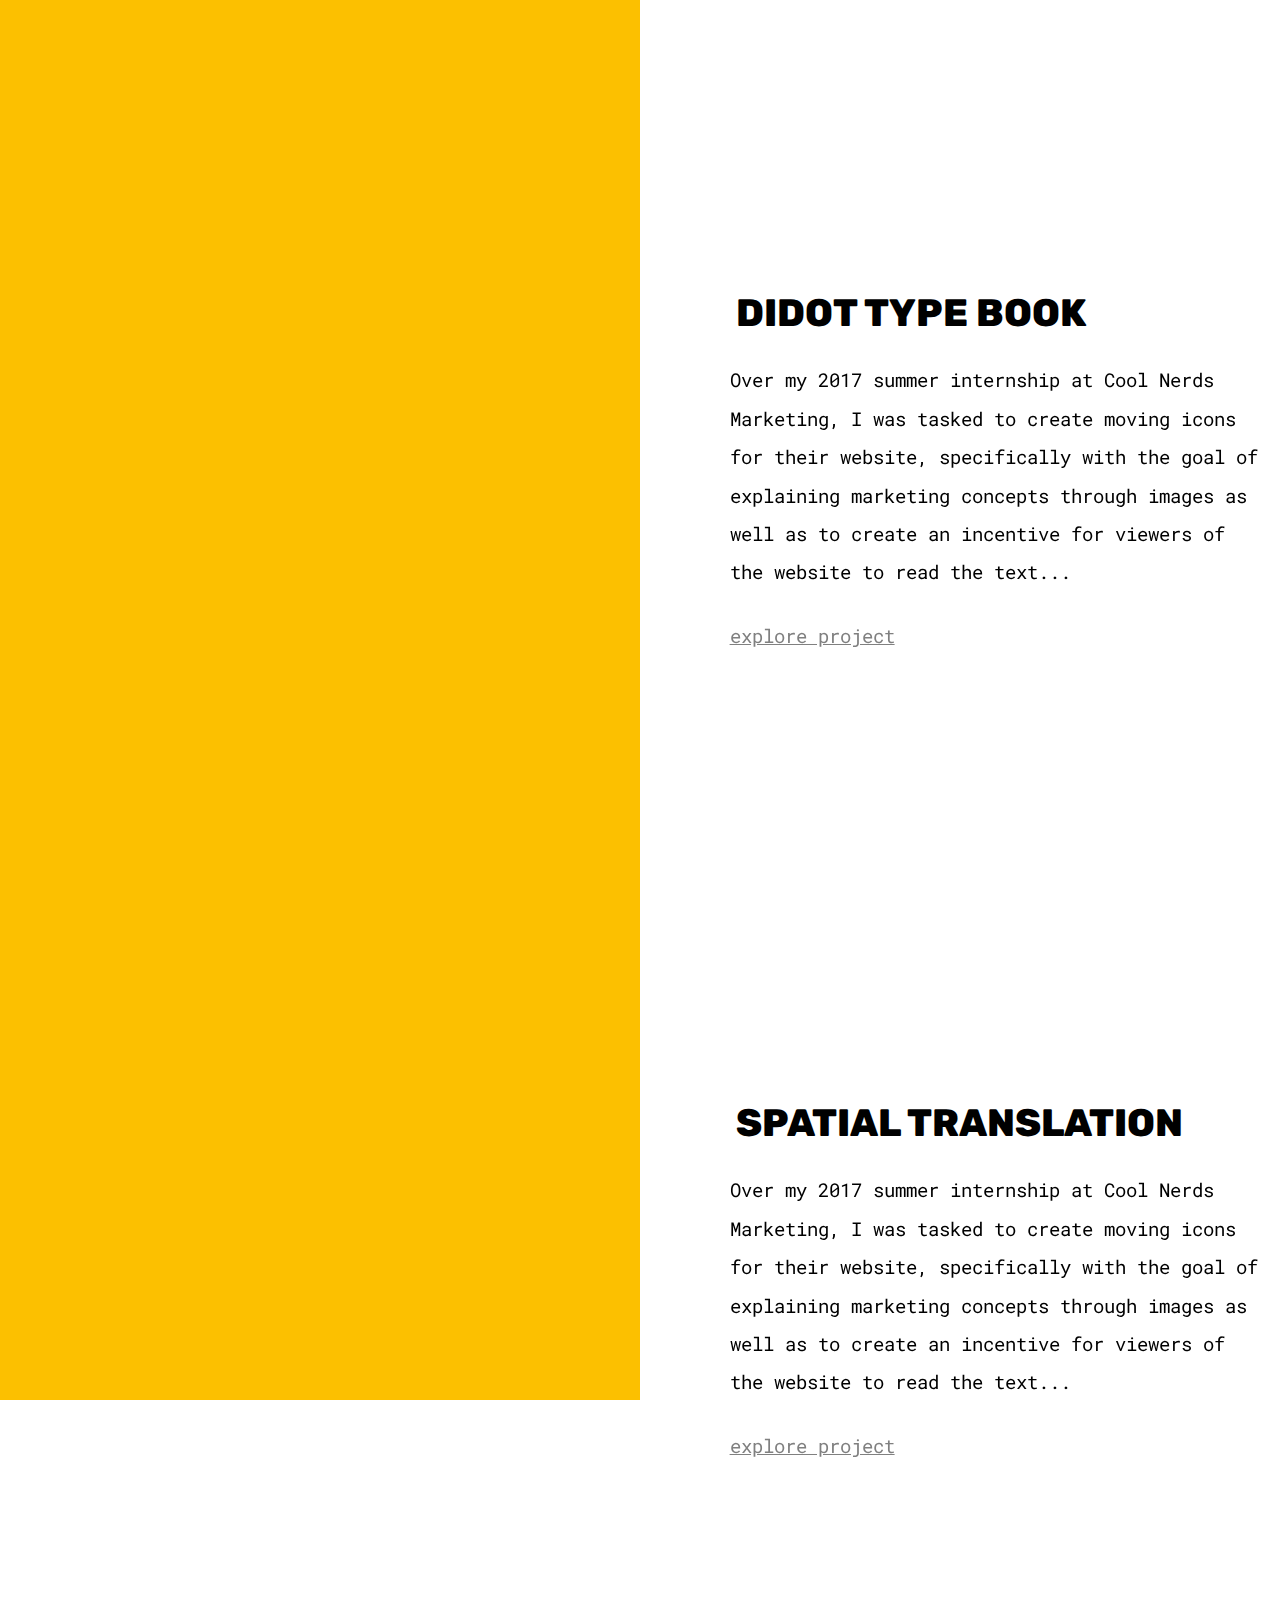
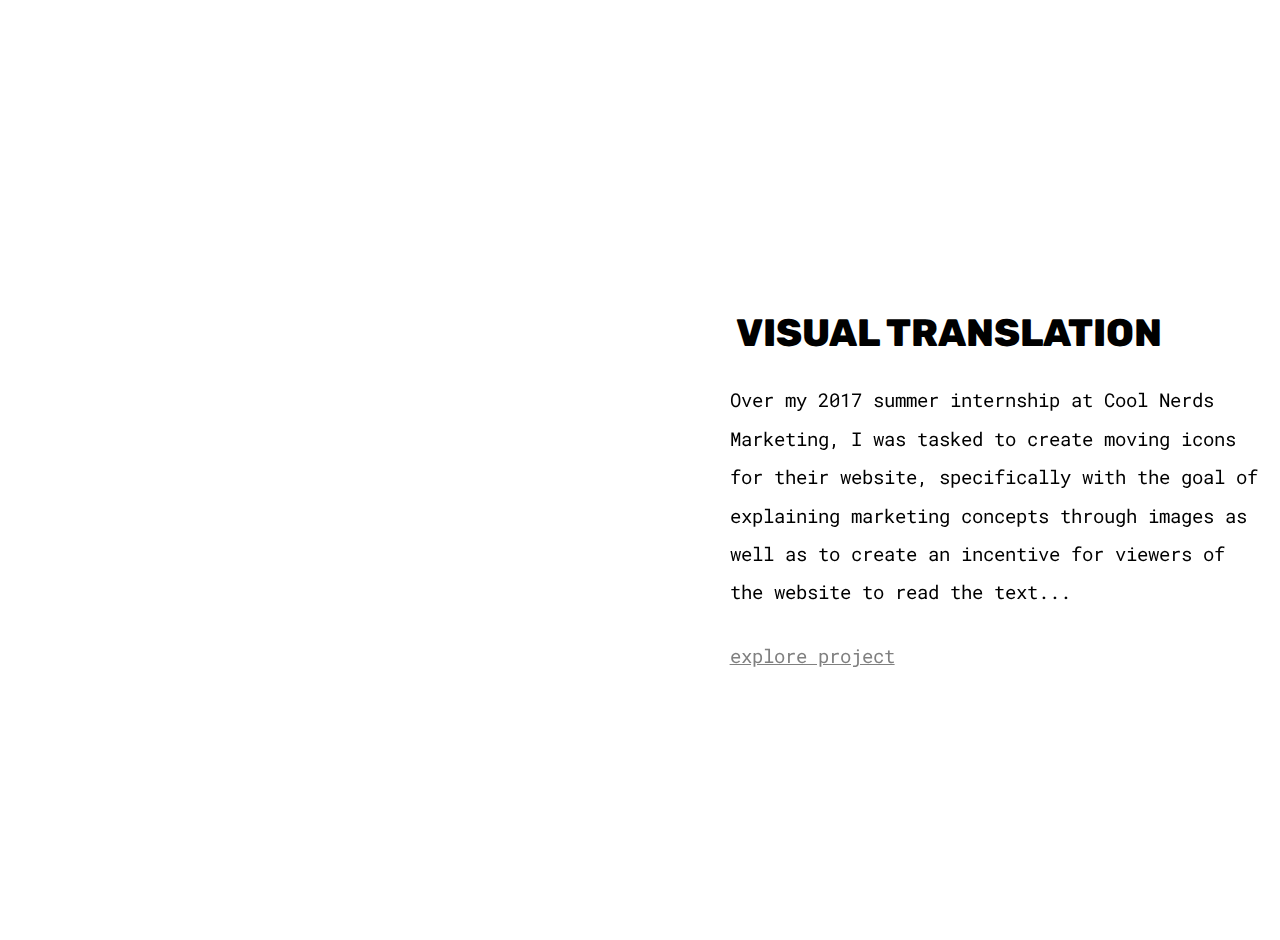
==== commit 5eefe92d: "df" ====
--- a/index.html
+++ b/index.html
@@ -212,11 +212,20 @@
             }
         }
 
-        var nav = window.matchMedia("(max-width: 700px)");
-        if (nav.matches) {
+        var win = jQuery(window);
+        var winWidth = win.width();
+        if (winWidth < 600 && opened === false) {
             document.getElementById("nav").style.width = "100vw";
+            opened = true;
+            document.getElementById("toggle-button").style.transform = "rotate(45deg)";
+            document.getElementById("toggle-button").style.color = "white";
+
         } else {
-            document.getElementById("nav").style.width = "51vw";
+            document.getElementById("nav").style.width = "0px";
+            opened = false;
+            document.getElementById("toggle-button").style.transform = "rotate(0deg)";
+            document.getElementById("toggle-button").style.color = "black";
+
         }
 
     </script>
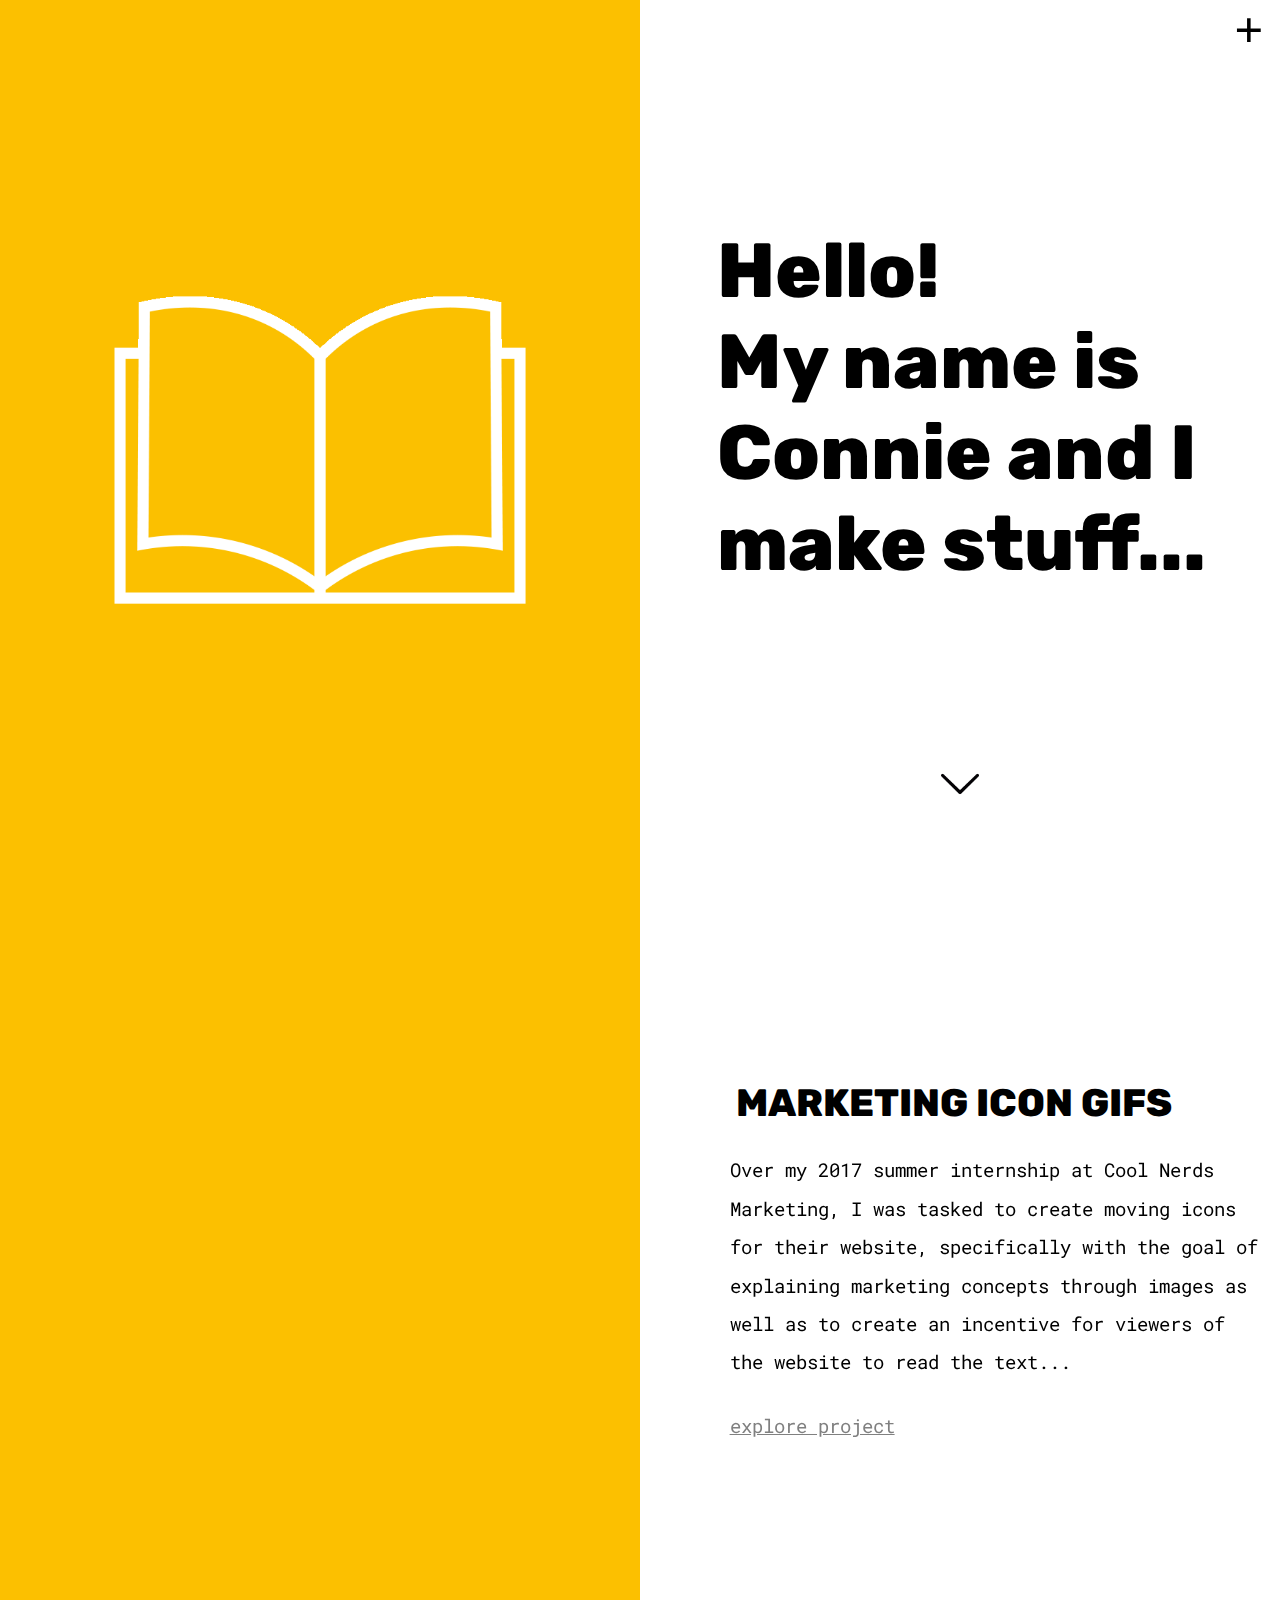
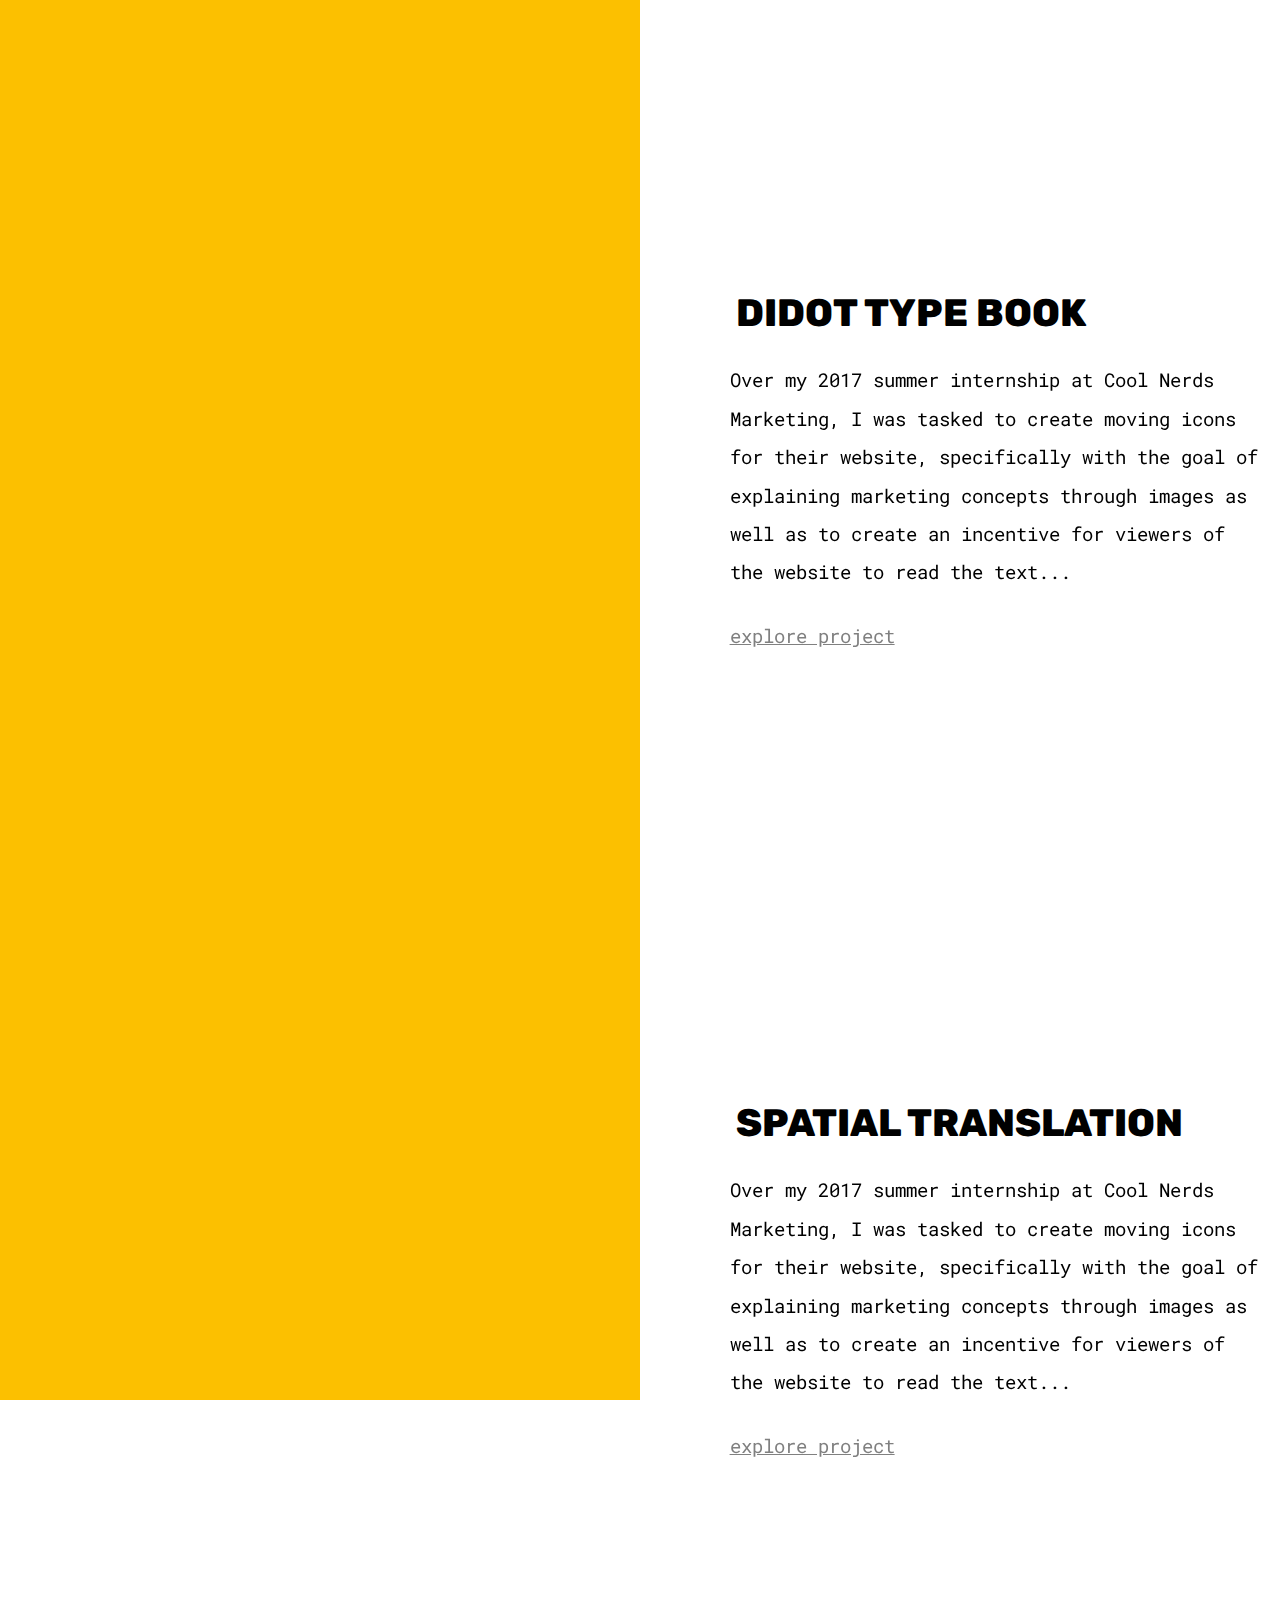
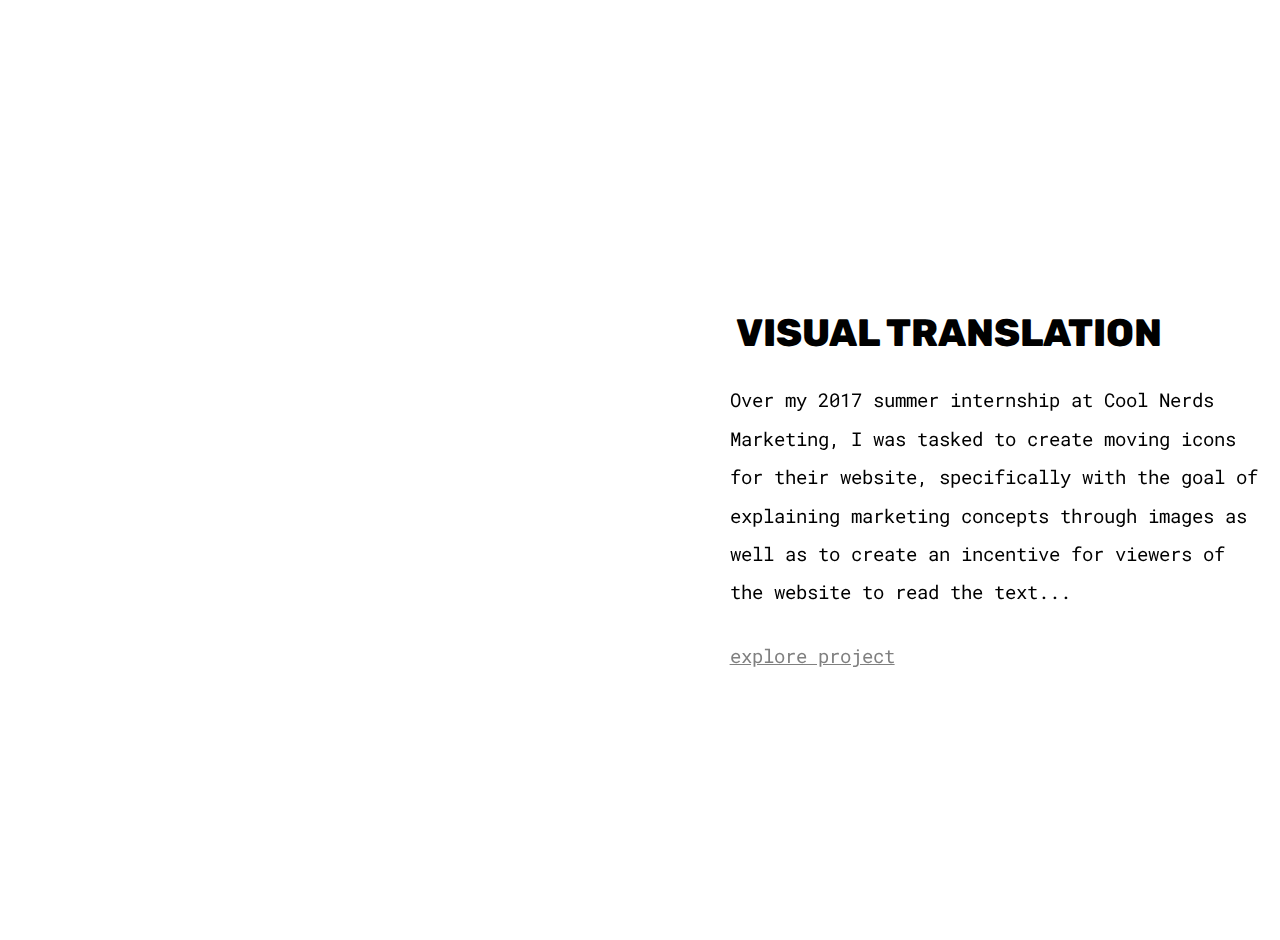
==== commit 0e9bf650: "mobile stuff" ====
--- a/index.html
+++ b/index.html
@@ -18,12 +18,14 @@
 
     <div id="toggle-button" onclick="toggleNav()">+</div>
     <div id="nav">
-        <div><a href="index.html" class="link1" id="active">Home</a></div>
-        <a href="project1.html" class="link1">Marketing Gif Icons</a>
-        <a href="project2.html" class="link1">Didot Type Book</a>
-        <div><a href="project3.html" class="link1">Spatial Translation</a></div>
-        <div><a href="project4.html" class="link1">Visual Translation</a></div>
-        <div><a href="about.html" class="link1">About/Contact</a></div>
+        <a href="index.html" class="link1" id="active">Home</a>
+        <a href="project1.html" class="link2">Marketing Gif Icons</a>
+        <a href="project2.html" class="link3">Didot Type Book</a>
+        <a href="project3.html" class="link4">Spatial Translation</a>
+        <a href="project4.html" class="link5">Visual Translation</a>
+        <a href="about.html" class="link6">About/Contact</a>
+        <img src="images/marketinggif.gif" class="nav-marketing1">
+        <img src="images/responsive.gif" class="nav-marketing2">
     </div>
 
     <!----mobile stuff-->
@@ -54,7 +56,7 @@
 
     <div class="mobilebox7">
 
-        <a href="about.html" class="about">ABOUT/CONTACT
+        <a href="about.html" class="contact">ABOUT/CONTACT
         </a>
     </div>
 
@@ -197,7 +199,7 @@
 
         function toggleNav() {
             if (opened === false) {
-                document.getElementById("nav").style.width = "51vw";
+                document.getElementById("nav").style.width = "100vw";
                 opened = true;
                 document.getElementById("toggle-button").style.transform = "rotate(45deg)";
                 document.getElementById("toggle-button").style.color = "white";
@@ -212,24 +214,33 @@
             }
         }
 
-        var win = jQuery(window);
-        var winWidth = win.width();
-        if (winWidth < 600 && opened === false) {
-            document.getElementById("nav").style.width = "100vw";
-            opened = true;
-            document.getElementById("toggle-button").style.transform = "rotate(45deg)";
-            document.getElementById("toggle-button").style.color = "white";
-
-        } else {
-            document.getElementById("nav").style.width = "0px";
-            opened = false;
-            document.getElementById("toggle-button").style.transform = "rotate(0deg)";
-            document.getElementById("toggle-button").style.color = "black";
-
-        }
-
+        $('.link2').hover(function() {
+            document.getElementById("nav").style.backgroundColor = "grey";
+
+        }, function() {
+            document.getElementById("nav").style.backgroundColor = "black";
+
+        });
+
+        $('.link3').hover(function() {
+            document.getElementById("nav").style.backgroundColor = "#80C197";
+        }, function() {
+            document.getElementById("nav").style.backgroundColor = "black";
+
+        });
+        $('.link4').hover(function() {
+            document.getElementById("nav").style.backgroundColor = "#4173CB";
+        }, function() {
+            document.getElementById("nav").style.backgroundColor = "black";
+
+        });
+        $('.link5').hover(function() {
+            document.getElementById("nav").style.backgroundColor = "#FFB8B8";
+        }, function() {
+            document.getElementById("nav").style.backgroundColor = "black";
+
+        });
     </script>
-
 </body>
 
 </html>
--- a/main.css
+++ b/main.css
@@ -12,7 +12,7 @@
     color: black;
     transition: .3s;
     z-index: 4;
-    right: 3vw;
+    right: 1.3vw;
 }
 
 #toggle-button:hover {
@@ -38,10 +38,10 @@
 
 .link1 {
     position: relative;
-    padding-left: 3vw;
-    top: 25vh;
+    padding-left: 43vw;
+    top: 20vh;
     margin-top: 3vh;
-    font-size: 4vw;
+    font-size: 5vw;
     color: white;
     z-index: 3;
     overflow: hidden;
@@ -50,16 +50,98 @@
     font-weight: 800;
     text-decoration: none;
     letter-spacing: 0.1vw;
+    text-align: center;
+
+}
+
+.link2 {
+    position: relative;
+    padding-left: 25vw;
+    top: 20vh;
+    margin-top: 3vh;
+    font-size: 5vw;
+    color: white;
+    z-index: 3;
+    overflow: hidden;
+    text-overflow: ellipsis;
+    font-family: 'Rubik';
+    font-weight: 800;
+    text-decoration: none;
+    letter-spacing: 0.1vw;
+
+}
+
+.link3 {
+    position: relative;
+    padding-left: 30vw;
+    top: 20vh;
+    margin-top: 3vh;
+    font-size: 5vw;
+    color: white;
+    z-index: 3;
+    overflow: hidden;
+    text-overflow: ellipsis;
+    font-family: 'Rubik';
+    font-weight: 800;
+    text-decoration: none;
+    letter-spacing: 0.1vw;
+
+}
+
+.link4 {
+    position: relative;
+    padding-left: 25vw;
+    top: 20vh;
+    margin-top: 3vh;
+    font-size: 5vw;
+    color: white;
+    z-index: 3;
+    overflow: hidden;
+    text-overflow: ellipsis;
+    font-family: 'Rubik';
+    font-weight: 800;
+    text-decoration: none;
+    letter-spacing: 0.1vw;
+
+}
+
+.link5 {
+    position: relative;
+    padding-left: 27vw;
+    top: 20vh;
+    margin-top: 3vh;
+    font-size: 5vw;
+    color: white;
+    z-index: 3;
+    overflow: hidden;
+    text-overflow: ellipsis;
+    font-family: 'Rubik';
+    font-weight: 800;
+    text-decoration: none;
+    letter-spacing: 0.1vw;
+
+}
+
+.link6 {
+    position: relative;
+    padding-left: 31vw;
+    top: 20vh;
+    margin-top: 3vh;
+    font-size: 5vw;
+    color: white;
+    z-index: 3;
+    overflow: hidden;
+    text-overflow: ellipsis;
+    font-family: 'Rubik';
+    font-weight: 800;
+    text-decoration: none;
+    letter-spacing: 0.1vw;
 
 }
 
 a:visited {
     color: white;
     text-decoration: none;
-}
-
-#active {
-    color: #FCC000;
 }
 
 .link1:hover {
@@ -68,6 +150,26 @@
 }
 
 .link2:hover {
+    color: #FCC000;
+    text-decoration: none;
+}
+
+.link3:hover {
+    color: #FCC000;
+    text-decoration: none;
+}
+
+.link4:hover {
+    color: #FCC000;
+    text-decoration: none;
+}
+
+.link5:hover {
+    color: #FCC000;
+    text-decoration: none;
+}
+
+.link6:hover {
     color: #FCC000;
     text-decoration: none;
 }
@@ -85,6 +187,24 @@
 
 }
 
+.nav-marketing1 {
+    position: absolute;
+    left: 4vw;
+    width: 30vw;
+    top: 5vh;
+    opacity: 0.7;
+    display: none;
+}
+
+.nav-marketing2 {
+    position: absolute;
+    left: 66vw;
+    width: 30vw;
+    top: 55vh;
+    opacity: 0.7;
+    display: none;
+}
+
 .color1 {
     background-color: #9E9E9E;
 }
@@ -347,7 +467,7 @@
     height: 13vh;
 }
 
-.about {
+.contact {
     color: black;
     position: relative;
     font-family: 'Rubik';
@@ -356,6 +476,12 @@
     margin-left: 12vw;
     top: 3vh;
     font-weight: 800;
+    text-decoration: none;
+}
+
+.contact:visited {
+    color: black;
+    text-decoration: none;
 }
 
 
@@ -421,15 +547,65 @@
         display: block;
     }
 
+    .mobilebox7 {
+        display: block;
+    }
+
+
     .space {
         height: 0vh;
+        display: block;
     }
 
     .mobilebox7 {
         display: block;
     }
 
-    .nav {
+    #nav {
         width: 100vw;
-    }
-}
+
+    }
+
+    .link1 {
+        font-size: 8vw;
+        position: relative;
+        left: -5vw;
+    }
+    .link2 {
+        font-size: 8vw;
+        top: 25vh;
+        position: absolute;
+        left: -17vw;
+    }
+    .link3 {
+        font-size: 8vw;
+        left: 20vw;
+        top: 35vh;
+        left: -15vw;
+        position: absolute;
+
+    }
+    .link4 {
+        font-size: 8vw;
+        top: 45vh;
+        left: -17vw;
+        position: absolute;
+    }
+    .link5 {
+        font-size: 8vw;
+        top: 55vh;
+        left: -18vw;
+        position: absolute;
+    }
+
+    .link6 {
+        font-size: 8vw;
+        top: 65vh;
+        left: -16vw;
+        position: absolute;
+    }
+
+    #toggle-button {
+        font-size: 13vw;
+    }
+}
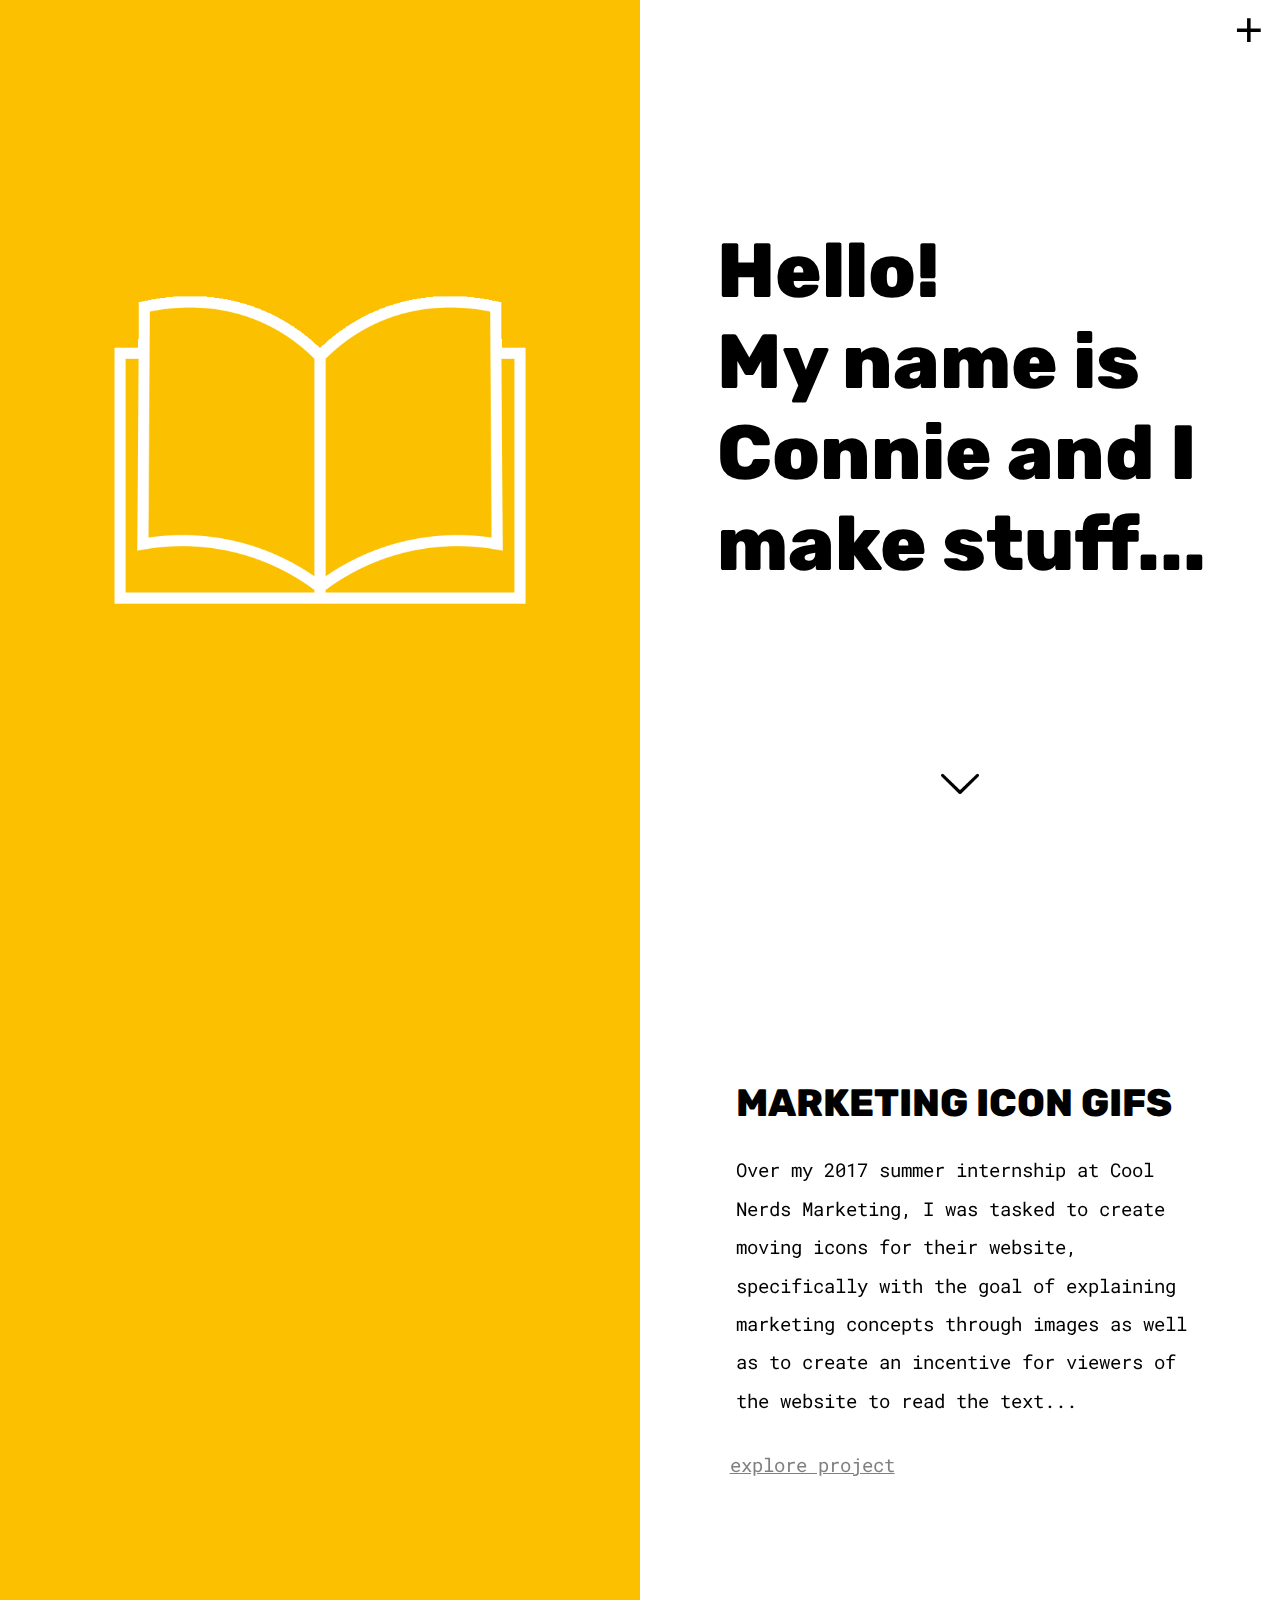
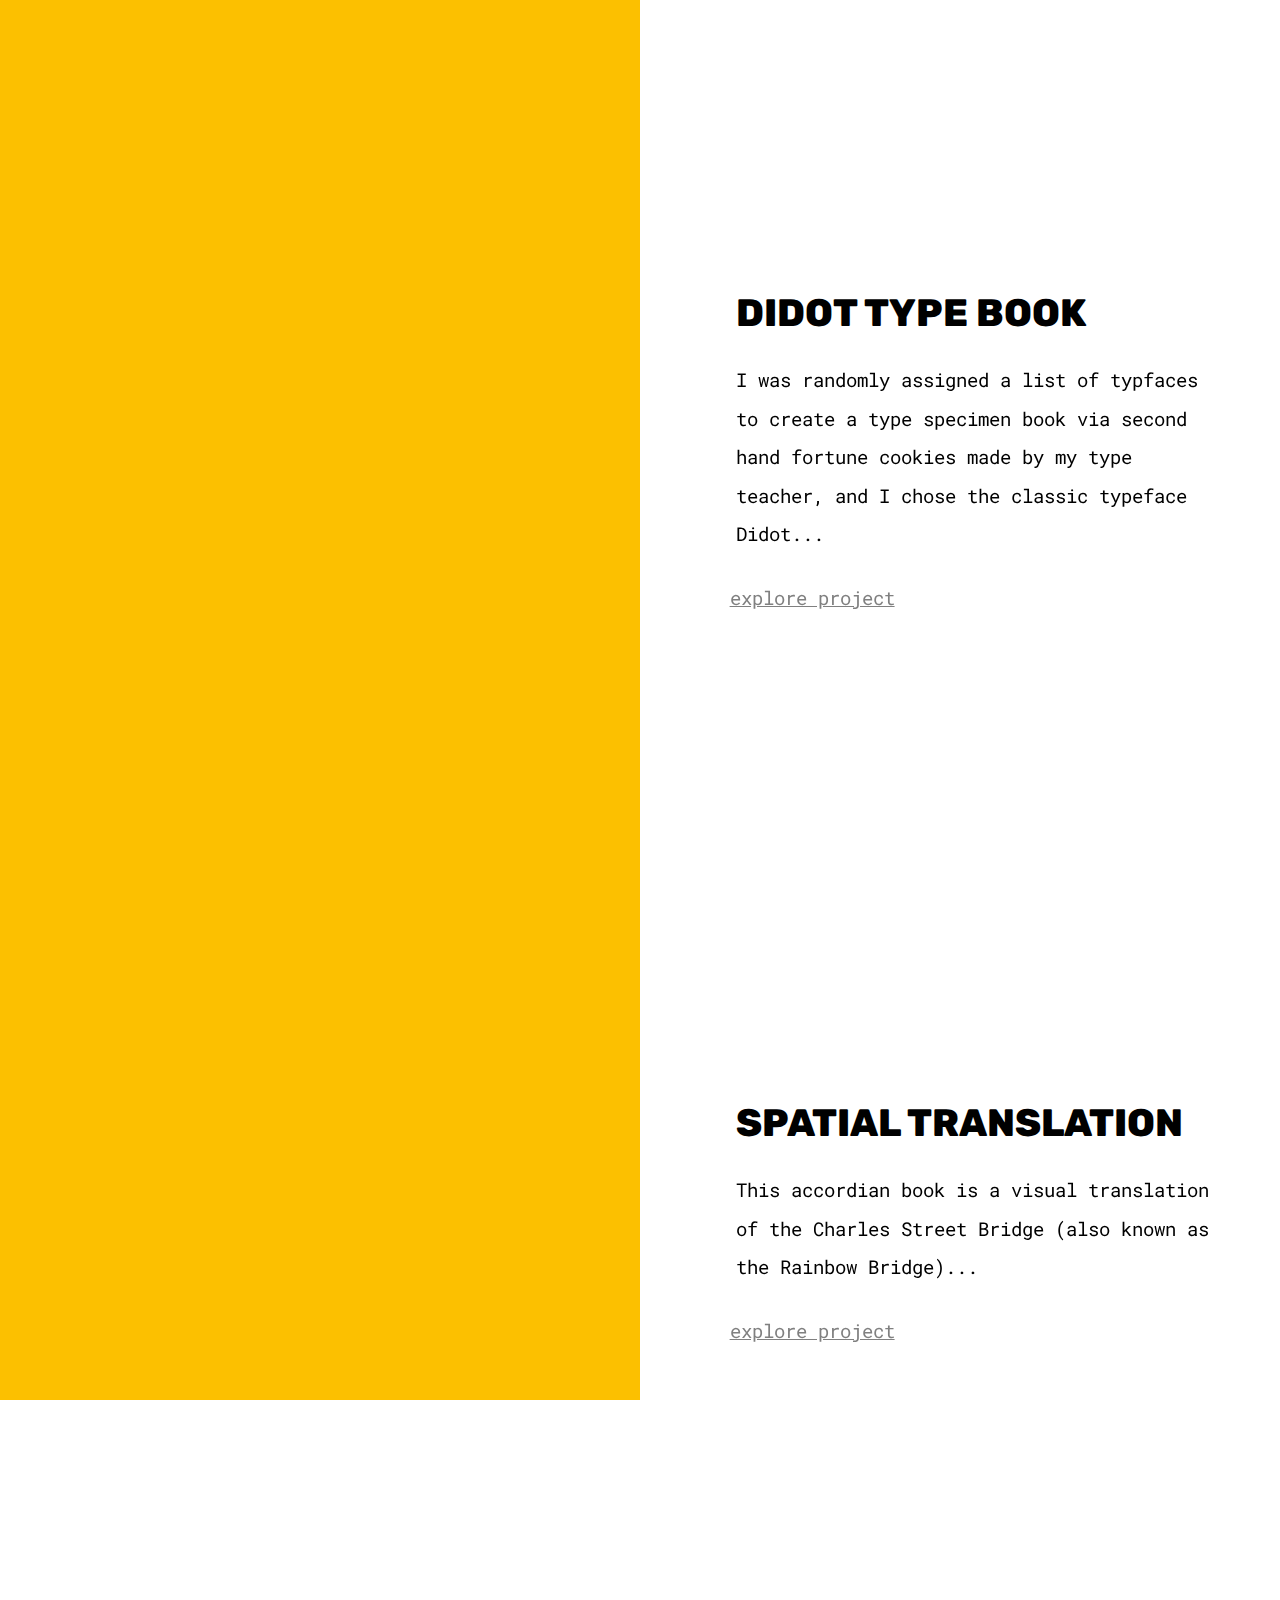
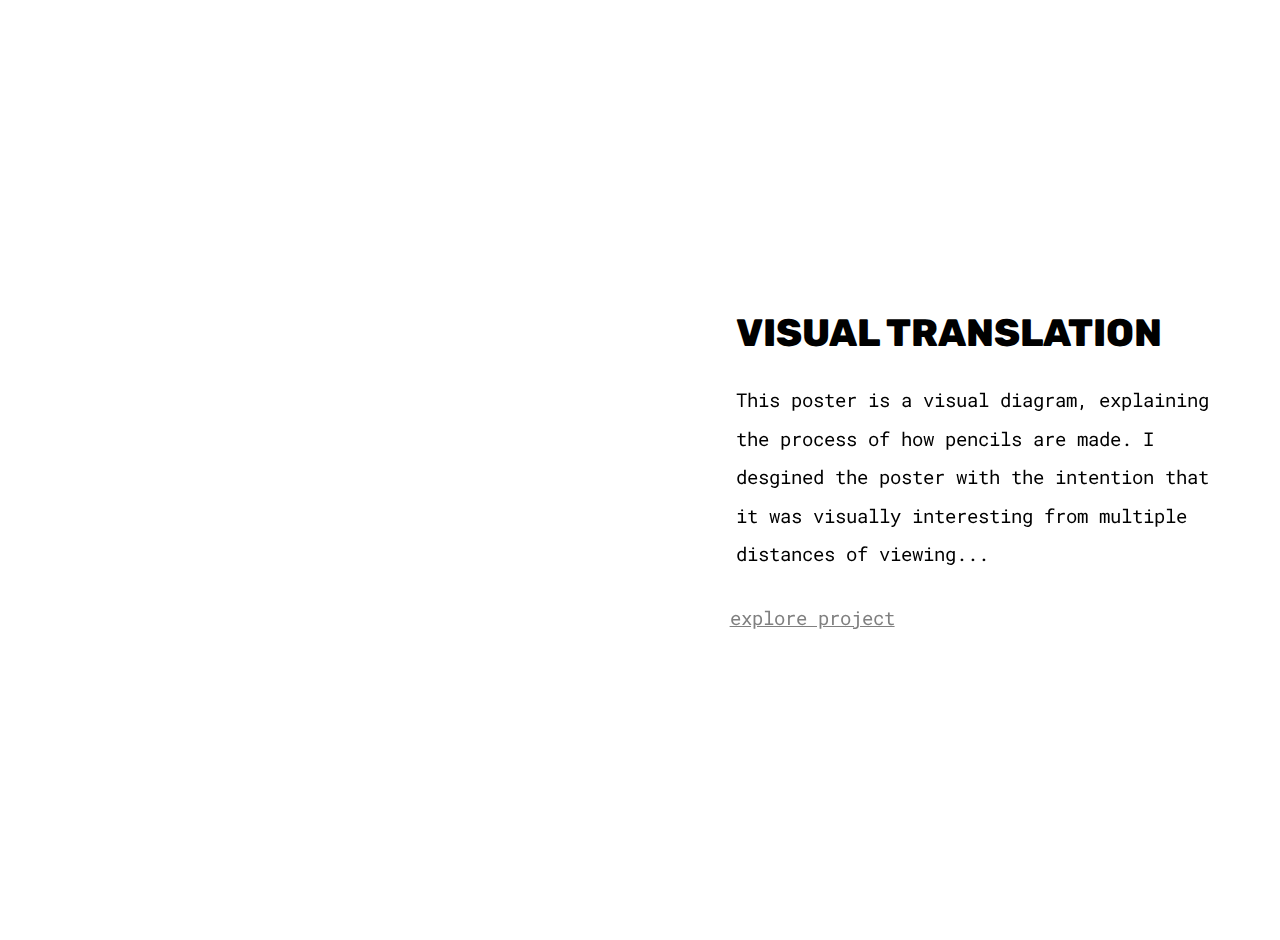
==== commit 82ce513b: "hb" ====
--- a/index.html
+++ b/index.html
@@ -89,21 +89,21 @@
     <div class="image1"></div>
     <div class="project2">
         <h class="title1" id="title1">DIDOT TYPE BOOK</h>
-        <p class="text">Over my 2017 summer internship at Cool Nerds Marketing, I was tasked to create moving icons for their website, specifically with the goal of explaining marketing concepts through images as well as to create an incentive for viewers of the website to read the text... </p>
+        <p class="text">I was randomly assigned a list of typfaces to create a type specimen book via second hand fortune cookies made by my type teacher, and I chose the classic typeface Didot... </p>
         <p class="link"><a href="project2.html" id="explore">explore project</a> </p>
     </div>
 
     <div class="image1"></div>
     <div class="project3">
         <h class="title1" id="title1">SPATIAL TRANSLATION</h>
-        <p class="text">Over my 2017 summer internship at Cool Nerds Marketing, I was tasked to create moving icons for their website, specifically with the goal of explaining marketing concepts through images as well as to create an incentive for viewers of the website to read the text... </p>
+        <p class="text">This accordian book is a visual translation of the Charles Street Bridge (also known as the Rainbow Bridge)... </p>
         <p class="link"><a href="project3.html" id="explore">explore project</a> </p>
     </div>
 
     <div class="image1"></div>
     <div class="project4">
         <h class="title1" id="title1">VISUAL TRANSLATION</h>
-        <p class="text">Over my 2017 summer internship at Cool Nerds Marketing, I was tasked to create moving icons for their website, specifically with the goal of explaining marketing concepts through images as well as to create an incentive for viewers of the website to read the text... </p>
+        <p class="text">This poster is a visual diagram, explaining the process of how pencils are made. I desgined the poster with the intention that it was visually interesting from multiple distances of viewing... </p>
         <p class="link"><a href="project4.html" id="explore">explore project</a> </p>
     </div>
     <div class="image1"></div>
@@ -240,6 +240,7 @@
             document.getElementById("nav").style.backgroundColor = "black";
 
         });
+
     </script>
 </body>
 
--- a/main.css
+++ b/main.css
@@ -339,7 +339,8 @@
 .text {
     font-family: 'Roboto Mono';
     position: relative;
-    left: 3vw;
+    width: 37vw;
+    left: 3.5vw;
     top: 35vh;
     padding: 8%;
     font-size: 1.5vw;
